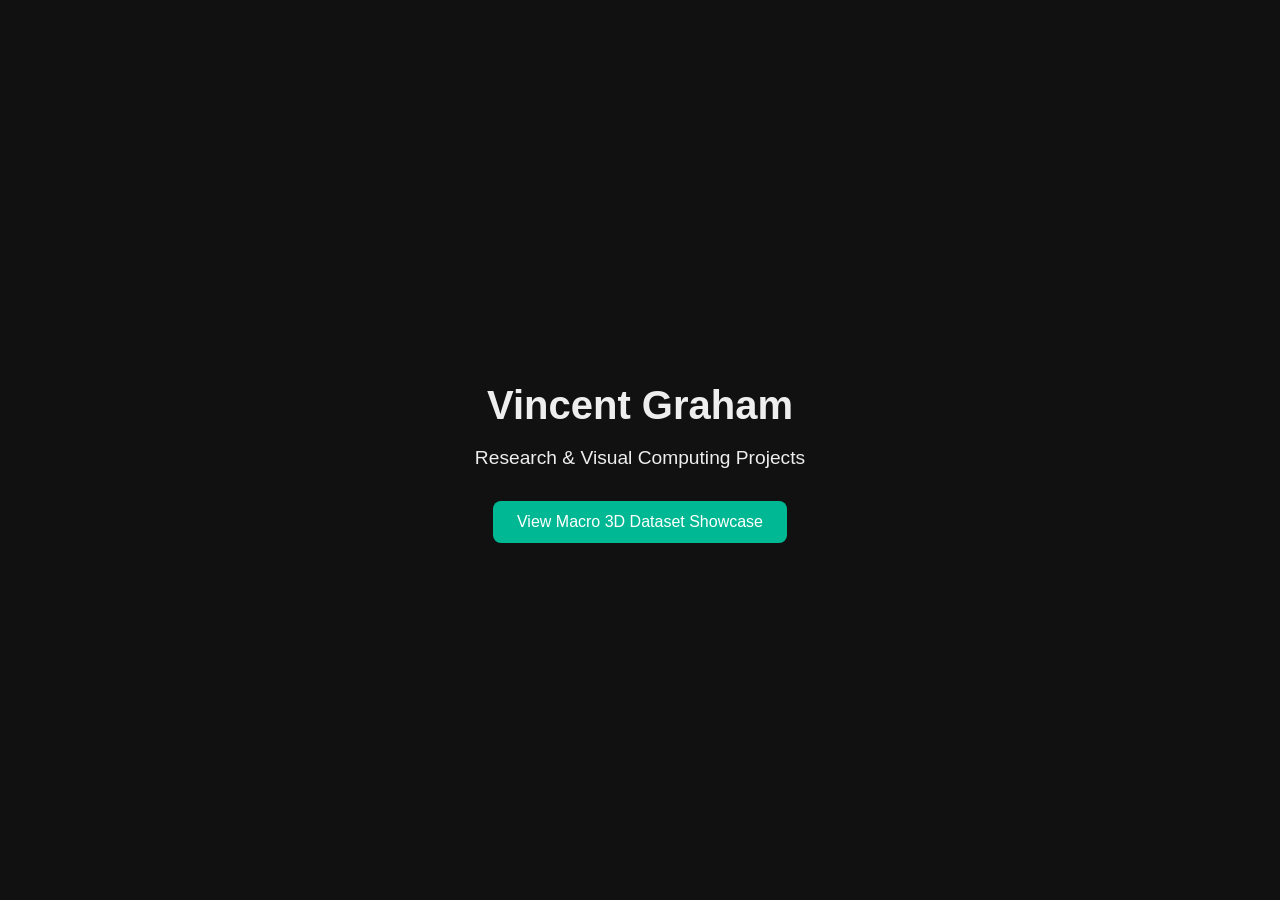
==== index.html @ eebbd7f2 "Script to copy images into main" ====
<!DOCTYPE html>
<html lang="en">
<head>
  <meta charset="UTF-8">
  <meta name="viewport" content="width=device-width, initial-scale=1">
  <title>Vincent Graham | Visual Computing Projects</title>
  <style>
    body {
      font-family: sans-serif;
      margin: 0;
      padding: 0;
      display: flex;
      height: 100vh;
      align-items: center;
      justify-content: center;
      background-color: #111;
      color: #eee;
      text-align: center;
    }
    .container {
      max-width: 700px;
      padding: 2rem;
    }
    h1 {
      font-size: 2.5rem;
      margin-bottom: 0.5rem;
    }
    p {
      font-size: 1.2rem;
      margin-bottom: 2rem;
    }
    a.button {
      display: inline-block;
      padding: 0.75rem 1.5rem;
      font-size: 1rem;
      background: #00b894;
      color: white;
      border: none;
      border-radius: 8px;
      text-decoration: none;
      transition: background 0.2s ease-in-out;
    }
    a.button:hover {
      background: #019875;
    }
  </style>
</head>
<body>
  <div class="container">
    <h1>Vincent Graham</h1>
    <p>Research & Visual Computing Projects</p>
    <a href="3dgs/" class="button">View Macro 3D Dataset Showcase</a>
  </div>
</body>
</html>
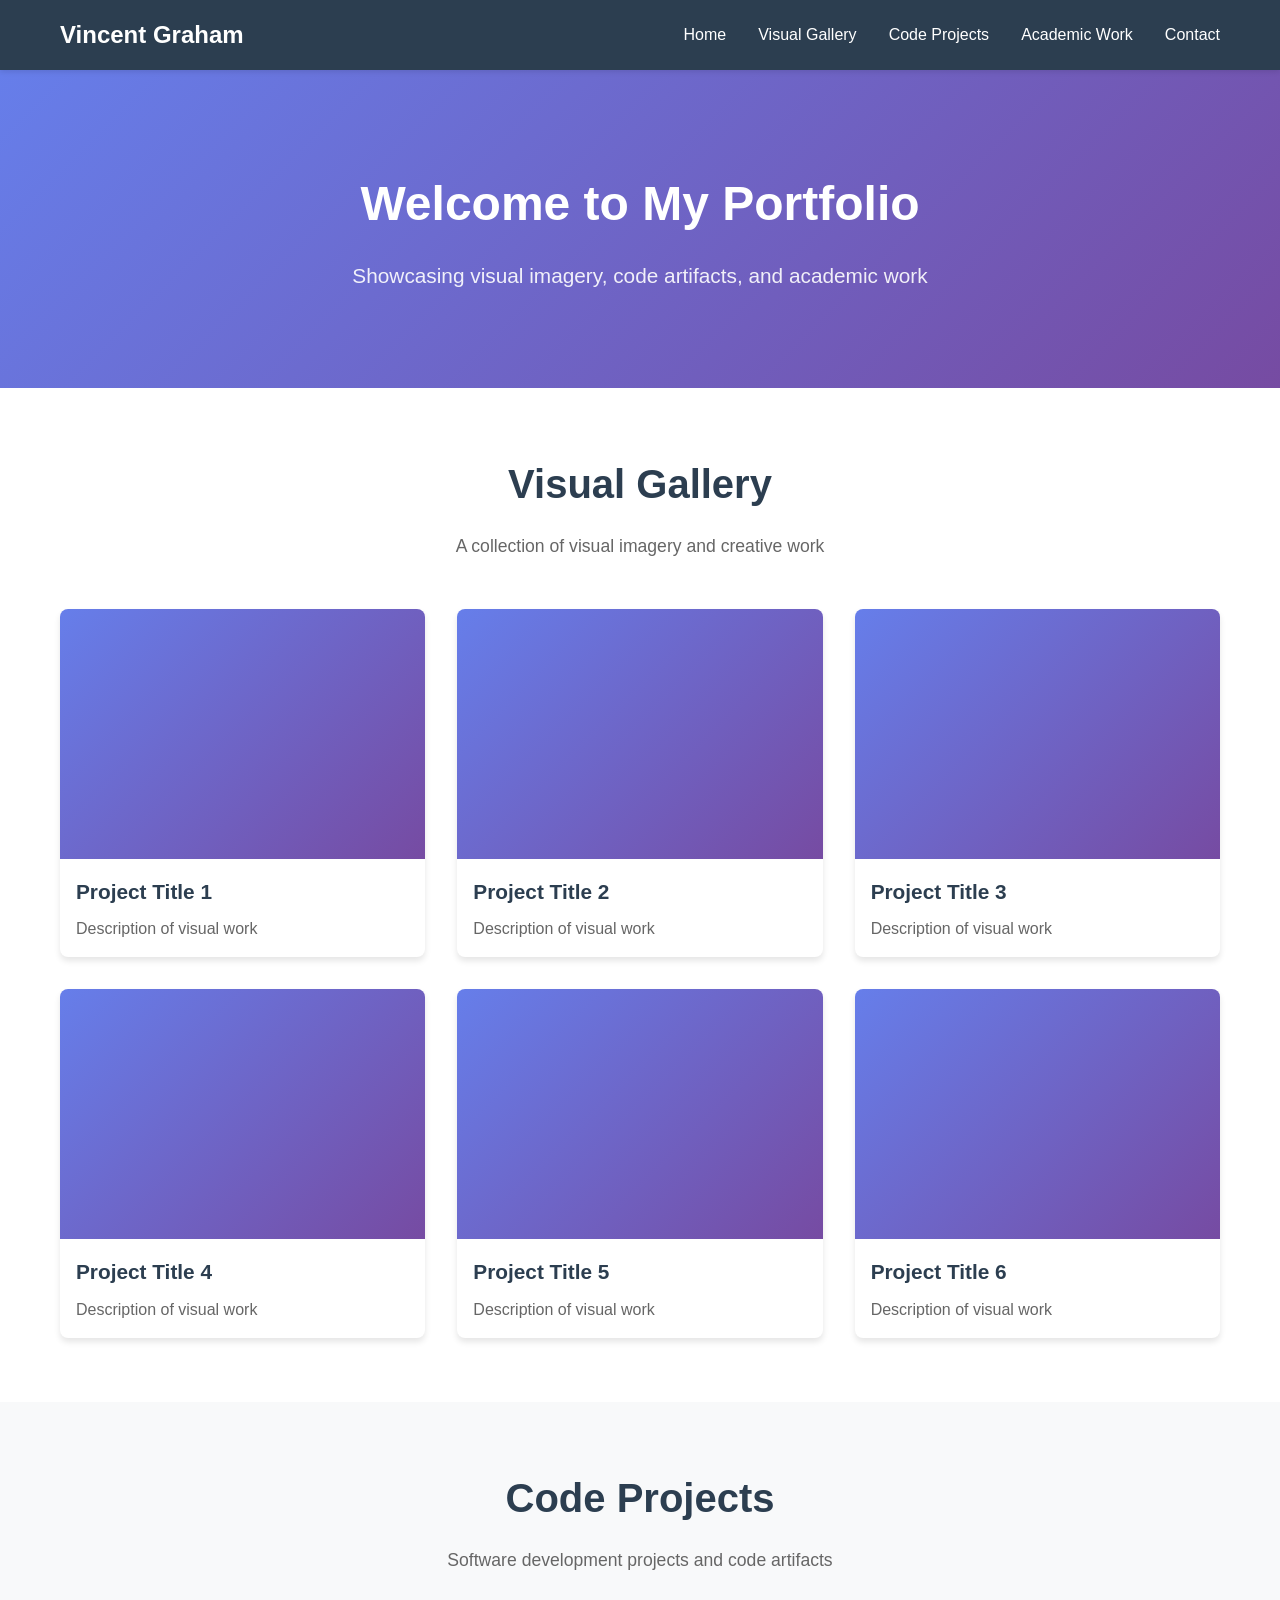
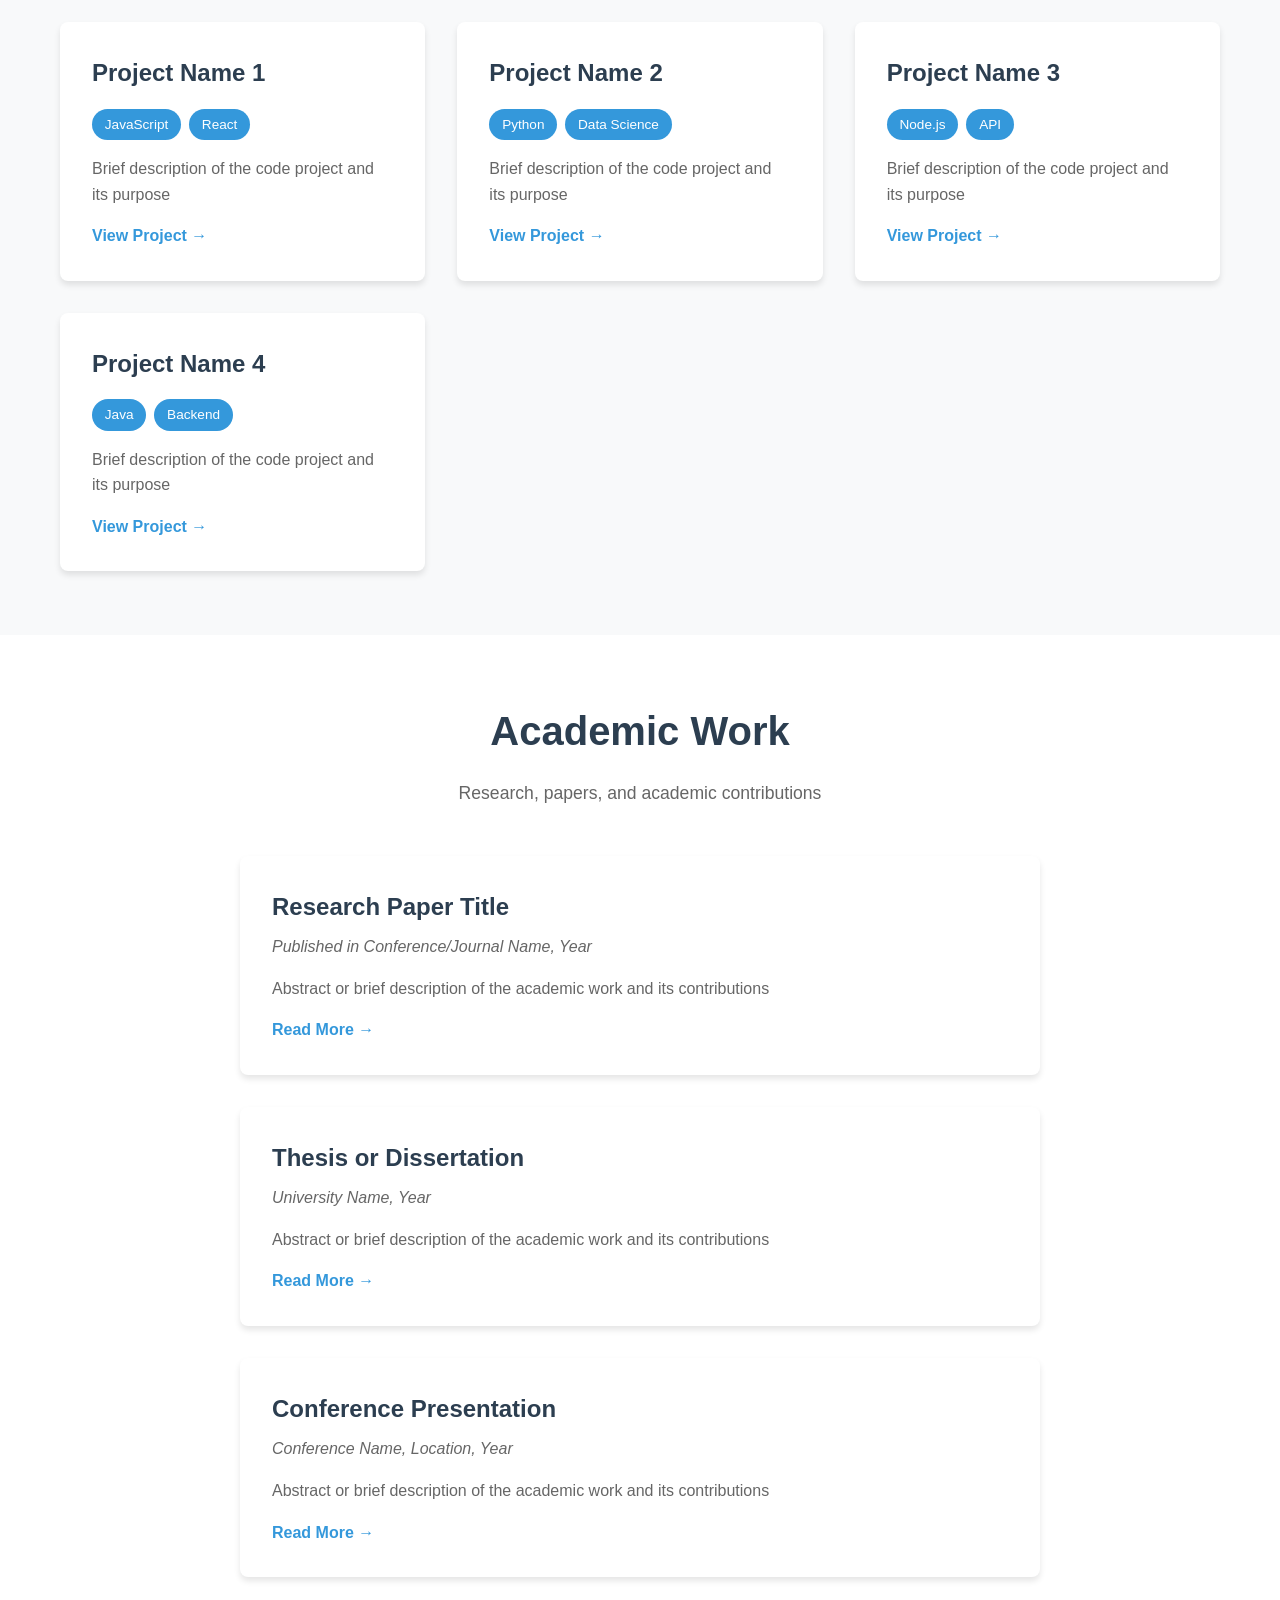
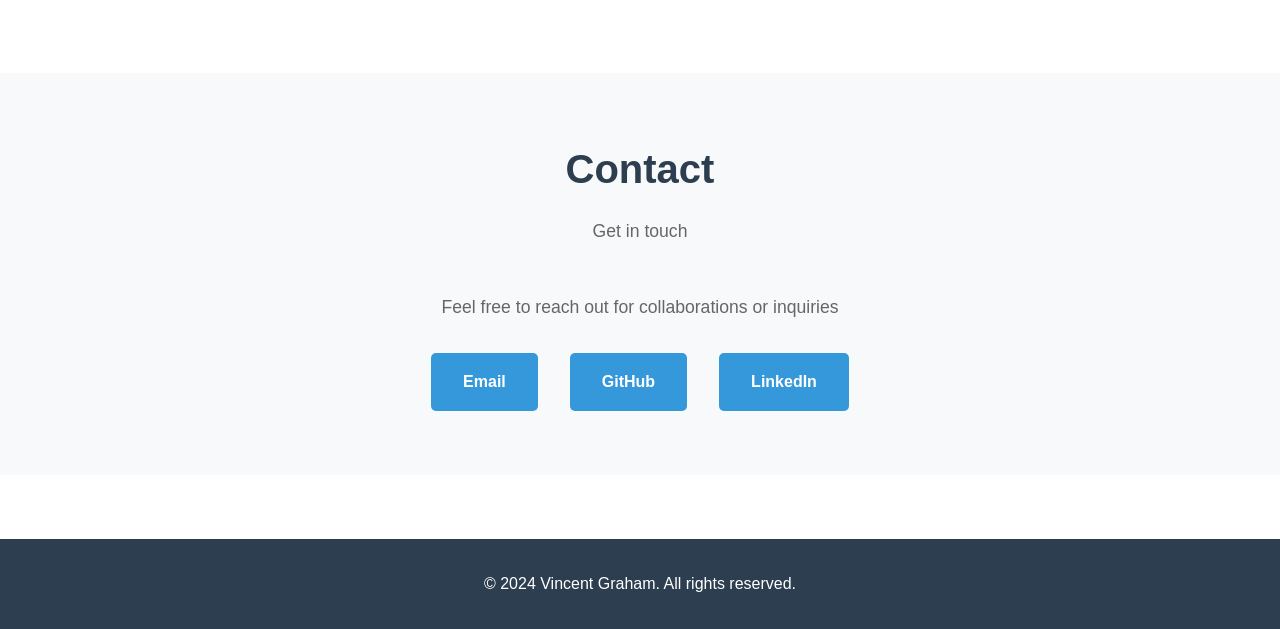
==== commit 6c037663: "Add portfolio website with visual gallery, code projects, and academic work sections Co-authored-by:" ====
--- a/index.html
+++ b/index.html
@@ -1,55 +1,171 @@
 <!DOCTYPE html>
 <html lang="en">
 <head>
-  <meta charset="UTF-8">
-  <meta name="viewport" content="width=device-width, initial-scale=1">
-  <title>Vincent Graham | Visual Computing Projects</title>
-  <style>
-    body {
-      font-family: sans-serif;
-      margin: 0;
-      padding: 0;
-      display: flex;
-      height: 100vh;
-      align-items: center;
-      justify-content: center;
-      background-color: #111;
-      color: #eee;
-      text-align: center;
-    }
-    .container {
-      max-width: 700px;
-      padding: 2rem;
-    }
-    h1 {
-      font-size: 2.5rem;
-      margin-bottom: 0.5rem;
-    }
-    p {
-      font-size: 1.2rem;
-      margin-bottom: 2rem;
-    }
-    a.button {
-      display: inline-block;
-      padding: 0.75rem 1.5rem;
-      font-size: 1rem;
-      background: #00b894;
-      color: white;
-      border: none;
-      border-radius: 8px;
-      text-decoration: none;
-      transition: background 0.2s ease-in-out;
-    }
-    a.button:hover {
-      background: #019875;
-    }
-  </style>
+    <meta charset="UTF-8">
+    <meta name="viewport" content="width=device-width, initial-scale=1.0">
+    <title>Vincent Graham - Portfolio</title>
+    <link rel="stylesheet" href="styles.css">
 </head>
 <body>
-  <div class="container">
-    <h1>Vincent Graham</h1>
-    <p>Research & Visual Computing Projects</p>
-    <a href="3dgs/" class="button">View Macro 3D Dataset Showcase</a>
-  </div>
+    <header>
+        <nav>
+            <h1>Vincent Graham</h1>
+            <ul class="nav-menu">
+                <li><a href="#home">Home</a></li>
+                <li><a href="#visual">Visual Gallery</a></li>
+                <li><a href="#code">Code Projects</a></li>
+                <li><a href="#academic">Academic Work</a></li>
+                <li><a href="#contact">Contact</a></li>
+            </ul>
+        </nav>
+    </header>
+
+    <main>
+        <!-- Home Section -->
+        <section id="home" class="section hero">
+            <div class="container">
+                <h2>Welcome to My Portfolio</h2>
+                <p class="subtitle">Showcasing visual imagery, code artifacts, and academic work</p>
+            </div>
+        </section>
+
+        <!-- Visual Gallery Section -->
+        <section id="visual" class="section">
+            <div class="container">
+                <h2>Visual Gallery</h2>
+                <p class="section-description">A collection of visual imagery and creative work</p>
+                <div class="gallery">
+                    <div class="gallery-item">
+                        <div class="placeholder-image"></div>
+                        <h3>Project Title 1</h3>
+                        <p>Description of visual work</p>
+                    </div>
+                    <div class="gallery-item">
+                        <div class="placeholder-image"></div>
+                        <h3>Project Title 2</h3>
+                        <p>Description of visual work</p>
+                    </div>
+                    <div class="gallery-item">
+                        <div class="placeholder-image"></div>
+                        <h3>Project Title 3</h3>
+                        <p>Description of visual work</p>
+                    </div>
+                    <div class="gallery-item">
+                        <div class="placeholder-image"></div>
+                        <h3>Project Title 4</h3>
+                        <p>Description of visual work</p>
+                    </div>
+                    <div class="gallery-item">
+                        <div class="placeholder-image"></div>
+                        <h3>Project Title 5</h3>
+                        <p>Description of visual work</p>
+                    </div>
+                    <div class="gallery-item">
+                        <div class="placeholder-image"></div>
+                        <h3>Project Title 6</h3>
+                        <p>Description of visual work</p>
+                    </div>
+                </div>
+            </div>
+        </section>
+
+        <!-- Code Projects Section -->
+        <section id="code" class="section alt-bg">
+            <div class="container">
+                <h2>Code Projects</h2>
+                <p class="section-description">Software development projects and code artifacts</p>
+                <div class="projects">
+                    <div class="project-card">
+                        <h3>Project Name 1</h3>
+                        <div class="tags">
+                            <span class="tag">JavaScript</span>
+                            <span class="tag">React</span>
+                        </div>
+                        <p>Brief description of the code project and its purpose</p>
+                        <a href="#" class="project-link">View Project →</a>
+                    </div>
+                    <div class="project-card">
+                        <h3>Project Name 2</h3>
+                        <div class="tags">
+                            <span class="tag">Python</span>
+                            <span class="tag">Data Science</span>
+                        </div>
+                        <p>Brief description of the code project and its purpose</p>
+                        <a href="#" class="project-link">View Project →</a>
+                    </div>
+                    <div class="project-card">
+                        <h3>Project Name 3</h3>
+                        <div class="tags">
+                            <span class="tag">Node.js</span>
+                            <span class="tag">API</span>
+                        </div>
+                        <p>Brief description of the code project and its purpose</p>
+                        <a href="#" class="project-link">View Project →</a>
+                    </div>
+                    <div class="project-card">
+                        <h3>Project Name 4</h3>
+                        <div class="tags">
+                            <span class="tag">Java</span>
+                            <span class="tag">Backend</span>
+                        </div>
+                        <p>Brief description of the code project and its purpose</p>
+                        <a href="#" class="project-link">View Project →</a>
+                    </div>
+                </div>
+            </div>
+        </section>
+
+        <!-- Academic Work Section -->
+        <section id="academic" class="section">
+            <div class="container">
+                <h2>Academic Work</h2>
+                <p class="section-description">Research, papers, and academic contributions</p>
+                <div class="academic-list">
+                    <div class="academic-item">
+                        <h3>Research Paper Title</h3>
+                        <p class="meta">Published in Conference/Journal Name, Year</p>
+                        <p>Abstract or brief description of the academic work and its contributions</p>
+                        <a href="#" class="academic-link">Read More →</a>
+                    </div>
+                    <div class="academic-item">
+                        <h3>Thesis or Dissertation</h3>
+                        <p class="meta">University Name, Year</p>
+                        <p>Abstract or brief description of the academic work and its contributions</p>
+                        <a href="#" class="academic-link">Read More →</a>
+                    </div>
+                    <div class="academic-item">
+                        <h3>Conference Presentation</h3>
+                        <p class="meta">Conference Name, Location, Year</p>
+                        <p>Abstract or brief description of the academic work and its contributions</p>
+                        <a href="#" class="academic-link">Read More →</a>
+                    </div>
+                </div>
+            </div>
+        </section>
+
+        <!-- Contact Section -->
+        <section id="contact" class="section alt-bg">
+            <div class="container">
+                <h2>Contact</h2>
+                <p class="section-description">Get in touch</p>
+                <div class="contact-info">
+                    <p>Feel free to reach out for collaborations or inquiries</p>
+                    <div class="contact-links">
+                        <a href="mailto:contact@example.com" class="contact-link">Email</a>
+                        <a href="https://github.com/VincentGraham" class="contact-link">GitHub</a>
+                        <a href="https://linkedin.com/in/yourprofile" class="contact-link">LinkedIn</a>
+                    </div>
+                </div>
+            </div>
+        </section>
+    </main>
+
+    <footer>
+        <div class="container">
+            <p>&copy; 2024 Vincent Graham. All rights reserved.</p>
+        </div>
+    </footer>
+
+    <script src="script.js"></script>
 </body>
-</html>+</html>
--- a/styles.css
+++ b/styles.css
@@ -0,0 +1,348 @@
+/* Reset and Base Styles */
+* {
+    margin: 0;
+    padding: 0;
+    box-sizing: border-box;
+}
+
+html {
+    scroll-behavior: smooth;
+}
+
+body {
+    font-family: -apple-system, BlinkMacSystemFont, 'Segoe UI', Roboto, Oxygen, Ubuntu, Cantarell, sans-serif;
+    line-height: 1.6;
+    color: #333;
+    background-color: #fff;
+}
+
+.container {
+    max-width: 1200px;
+    margin: 0 auto;
+    padding: 0 20px;
+}
+
+/* Header and Navigation */
+header {
+    background-color: #2c3e50;
+    color: white;
+    padding: 1rem 0;
+    position: sticky;
+    top: 0;
+    z-index: 1000;
+    box-shadow: 0 2px 5px rgba(0,0,0,0.1);
+}
+
+nav {
+    display: flex;
+    justify-content: space-between;
+    align-items: center;
+    max-width: 1200px;
+    margin: 0 auto;
+    padding: 0 20px;
+}
+
+nav h1 {
+    font-size: 1.5rem;
+    font-weight: 600;
+}
+
+.nav-menu {
+    list-style: none;
+    display: flex;
+    gap: 2rem;
+}
+
+.nav-menu a {
+    color: white;
+    text-decoration: none;
+    transition: color 0.3s ease;
+    font-weight: 500;
+}
+
+.nav-menu a:hover {
+    color: #3498db;
+}
+
+/* Sections */
+.section {
+    padding: 4rem 0;
+}
+
+.alt-bg {
+    background-color: #f8f9fa;
+}
+
+.section h2 {
+    font-size: 2.5rem;
+    margin-bottom: 1rem;
+    color: #2c3e50;
+    text-align: center;
+}
+
+.section-description {
+    text-align: center;
+    font-size: 1.1rem;
+    color: #666;
+    margin-bottom: 3rem;
+    max-width: 600px;
+    margin-left: auto;
+    margin-right: auto;
+}
+
+/* Hero Section */
+.hero {
+    background: linear-gradient(135deg, #667eea 0%, #764ba2 100%);
+    color: white;
+    padding: 6rem 0;
+    text-align: center;
+}
+
+.hero h2 {
+    font-size: 3rem;
+    margin-bottom: 1rem;
+    color: white;
+}
+
+.hero .subtitle {
+    font-size: 1.3rem;
+    opacity: 0.9;
+}
+
+/* Visual Gallery */
+.gallery {
+    display: grid;
+    grid-template-columns: repeat(auto-fit, minmax(300px, 1fr));
+    gap: 2rem;
+    margin-top: 2rem;
+}
+
+.gallery-item {
+    background: white;
+    border-radius: 8px;
+    overflow: hidden;
+    box-shadow: 0 4px 6px rgba(0,0,0,0.1);
+    transition: transform 0.3s ease, box-shadow 0.3s ease;
+}
+
+.gallery-item:hover {
+    transform: translateY(-5px);
+    box-shadow: 0 6px 12px rgba(0,0,0,0.15);
+}
+
+.placeholder-image {
+    width: 100%;
+    height: 250px;
+    background: linear-gradient(135deg, #667eea 0%, #764ba2 100%);
+}
+
+.gallery-item h3 {
+    padding: 1rem 1rem 0.5rem;
+    font-size: 1.3rem;
+    color: #2c3e50;
+}
+
+.gallery-item p {
+    padding: 0 1rem 1rem;
+    color: #666;
+}
+
+/* Code Projects */
+.projects {
+    display: grid;
+    grid-template-columns: repeat(auto-fit, minmax(280px, 1fr));
+    gap: 2rem;
+    margin-top: 2rem;
+}
+
+.project-card {
+    background: white;
+    padding: 2rem;
+    border-radius: 8px;
+    box-shadow: 0 4px 6px rgba(0,0,0,0.1);
+    transition: transform 0.3s ease, box-shadow 0.3s ease;
+}
+
+.project-card:hover {
+    transform: translateY(-5px);
+    box-shadow: 0 6px 12px rgba(0,0,0,0.15);
+}
+
+.project-card h3 {
+    font-size: 1.5rem;
+    margin-bottom: 1rem;
+    color: #2c3e50;
+}
+
+.tags {
+    display: flex;
+    gap: 0.5rem;
+    margin-bottom: 1rem;
+    flex-wrap: wrap;
+}
+
+.tag {
+    background-color: #3498db;
+    color: white;
+    padding: 0.3rem 0.8rem;
+    border-radius: 20px;
+    font-size: 0.85rem;
+    font-weight: 500;
+}
+
+.project-card p {
+    color: #666;
+    margin-bottom: 1rem;
+}
+
+.project-link {
+    color: #3498db;
+    text-decoration: none;
+    font-weight: 600;
+    transition: color 0.3s ease;
+}
+
+.project-link:hover {
+    color: #2980b9;
+}
+
+/* Academic Work */
+.academic-list {
+    max-width: 800px;
+    margin: 2rem auto;
+}
+
+.academic-item {
+    background: white;
+    padding: 2rem;
+    margin-bottom: 2rem;
+    border-radius: 8px;
+    box-shadow: 0 4px 6px rgba(0,0,0,0.1);
+    transition: transform 0.3s ease, box-shadow 0.3s ease;
+}
+
+.academic-item:hover {
+    transform: translateY(-5px);
+    box-shadow: 0 6px 12px rgba(0,0,0,0.15);
+}
+
+.academic-item h3 {
+    font-size: 1.5rem;
+    margin-bottom: 0.5rem;
+    color: #2c3e50;
+}
+
+.meta {
+    color: #3498db;
+    font-style: italic;
+    margin-bottom: 1rem;
+}
+
+.academic-item p {
+    color: #666;
+    margin-bottom: 1rem;
+}
+
+.academic-link {
+    color: #3498db;
+    text-decoration: none;
+    font-weight: 600;
+    transition: color 0.3s ease;
+}
+
+.academic-link:hover {
+    color: #2980b9;
+}
+
+/* Contact Section */
+.contact-info {
+    text-align: center;
+    max-width: 600px;
+    margin: 0 auto;
+}
+
+.contact-info p {
+    font-size: 1.1rem;
+    color: #666;
+    margin-bottom: 2rem;
+}
+
+.contact-links {
+    display: flex;
+    justify-content: center;
+    gap: 2rem;
+    flex-wrap: wrap;
+}
+
+.contact-link {
+    background-color: #3498db;
+    color: white;
+    padding: 1rem 2rem;
+    border-radius: 5px;
+    text-decoration: none;
+    font-weight: 600;
+    transition: background-color 0.3s ease, transform 0.3s ease;
+}
+
+.contact-link:hover {
+    background-color: #2980b9;
+    transform: translateY(-2px);
+}
+
+/* Footer */
+footer {
+    background-color: #2c3e50;
+    color: white;
+    text-align: center;
+    padding: 2rem 0;
+    margin-top: 4rem;
+}
+
+/* Responsive Design */
+@media (max-width: 768px) {
+    nav {
+        flex-direction: column;
+        gap: 1rem;
+    }
+
+    .nav-menu {
+        flex-direction: column;
+        gap: 0.5rem;
+        text-align: center;
+    }
+
+    .hero h2 {
+        font-size: 2rem;
+    }
+
+    .hero .subtitle {
+        font-size: 1rem;
+    }
+
+    .section h2 {
+        font-size: 2rem;
+    }
+
+    .gallery {
+        grid-template-columns: 1fr;
+    }
+
+    .projects {
+        grid-template-columns: 1fr;
+    }
+}
+
+@media (max-width: 480px) {
+    .section {
+        padding: 2rem 0;
+    }
+
+    .hero {
+        padding: 3rem 0;
+    }
+
+    .contact-links {
+        flex-direction: column;
+        gap: 1rem;
+    }
+}
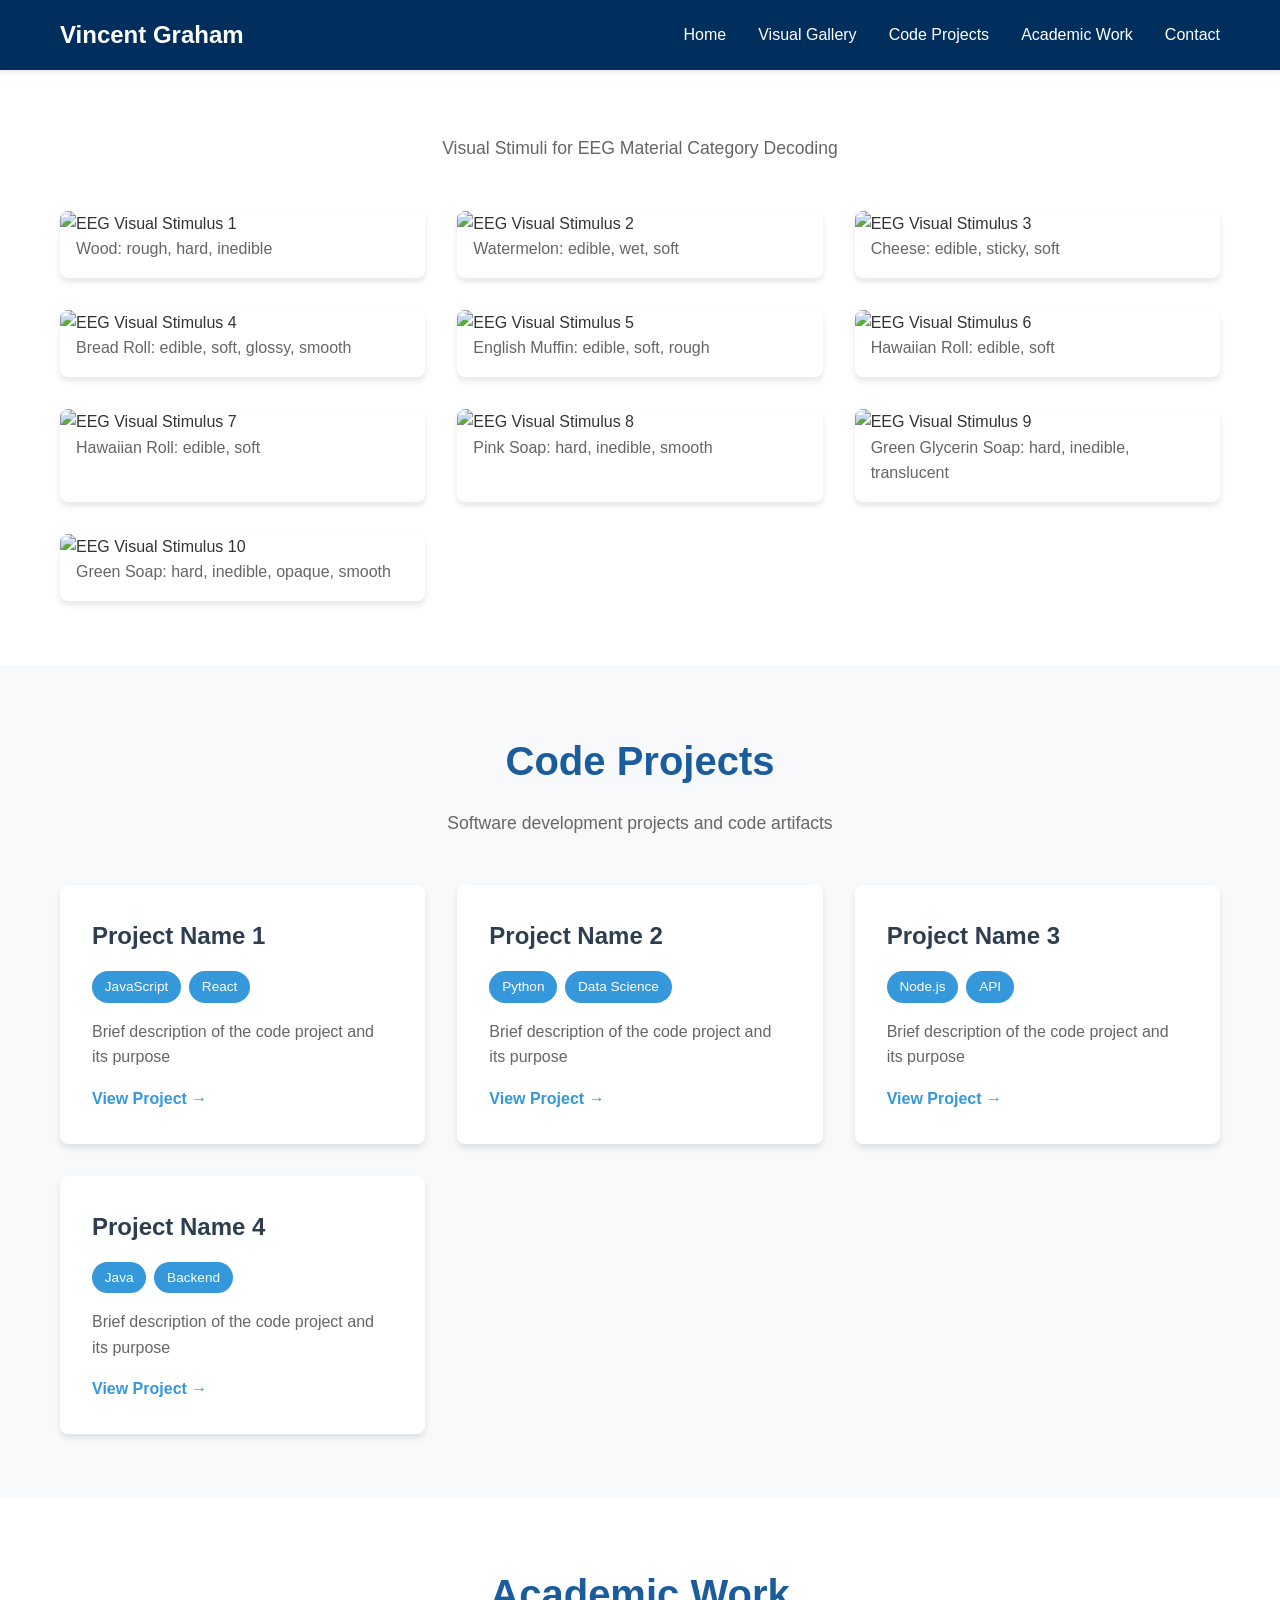
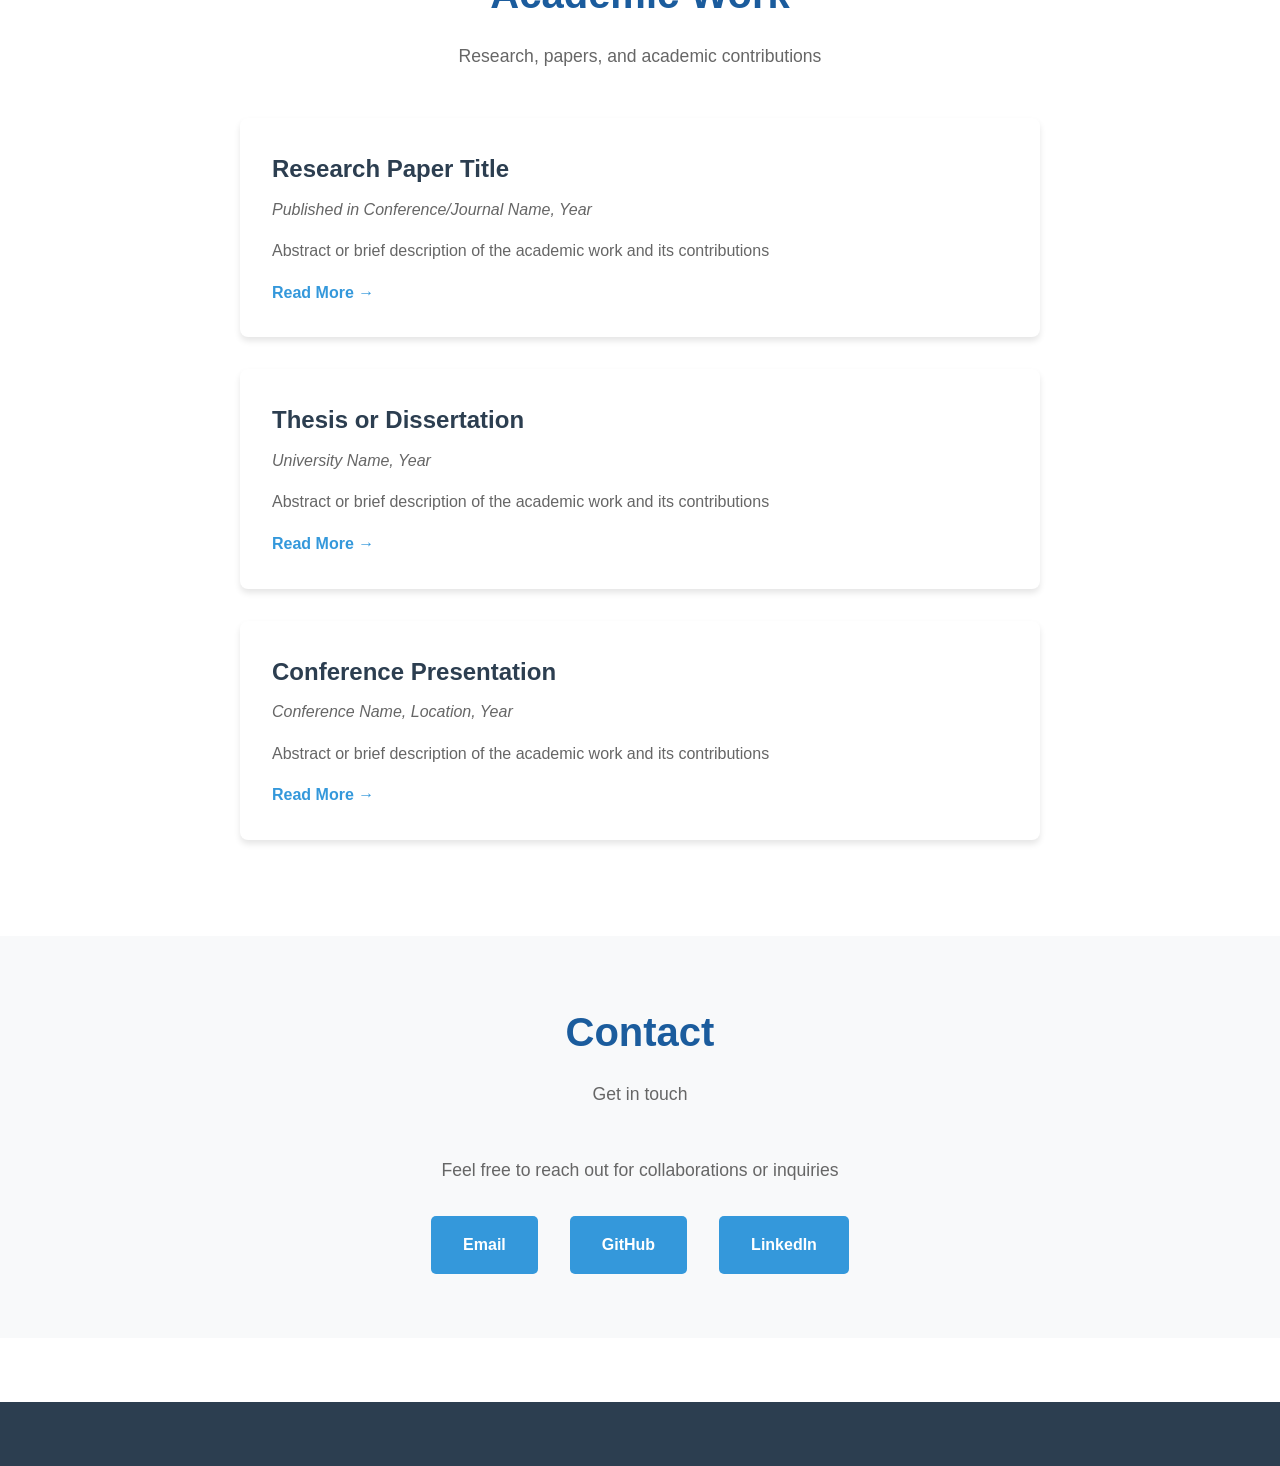
==== commit 92eff043: "Add EEG images to gallery" ====
--- a/index.html
+++ b/index.html
@@ -22,48 +22,51 @@
 
     <main>
         <!-- Home Section -->
-        <section id="home" class="section hero">
-            <div class="container">
-                <h2>Welcome to My Portfolio</h2>
-                <p class="subtitle">Showcasing visual imagery, code artifacts, and academic work</p>
-            </div>
-        </section>
-
+         <!-- Removed Hero -->
         <!-- Visual Gallery Section -->
         <section id="visual" class="section">
             <div class="container">
-                <h2>Visual Gallery</h2>
-                <p class="section-description">A collection of visual imagery and creative work</p>
+                <p class="section-description">Visual Stimuli for EEG Material Category Decoding</p>
                 <div class="gallery">
                     <div class="gallery-item">
-                        <div class="placeholder-image"></div>
-                        <h3>Project Title 1</h3>
-                        <p>Description of visual work</p>
+                        <img src="images/eeg/SDIM7271.JPG" alt="EEG Visual Stimulus 1">
+                        <p>Wood: rough, hard, inedible</p>
                     </div>
                     <div class="gallery-item">
-                        <div class="placeholder-image"></div>
-                        <h3>Project Title 2</h3>
-                        <p>Description of visual work</p>
+                        <img src="images/eeg/SDIM7301.JPG" alt="EEG Visual Stimulus 2">
+                        <p>Watermelon: edible, wet, soft</p>
                     </div>
                     <div class="gallery-item">
-                        <div class="placeholder-image"></div>
-                        <h3>Project Title 3</h3>
-                        <p>Description of visual work</p>
+                        <img src="images/eeg/SDIM7320.JPG" alt="EEG Visual Stimulus 3">
+                        <p>Cheese: edible, sticky, soft</p>
                     </div>
                     <div class="gallery-item">
-                        <div class="placeholder-image"></div>
-                        <h3>Project Title 4</h3>
-                        <p>Description of visual work</p>
+                        <img src="images/eeg/SDIM7359.JPG" alt="EEG Visual Stimulus 4">
+                        <p>Bread Roll: edible, soft, glossy, smooth</p>
                     </div>
                     <div class="gallery-item">
-                        <div class="placeholder-image"></div>
-                        <h3>Project Title 5</h3>
-                        <p>Description of visual work</p>
+                        <img src="images/eeg/SDIM7367.JPG" alt="EEG Visual Stimulus 5">
+                        <p>English Muffin: edible, soft, rough</p>
                     </div>
                     <div class="gallery-item">
-                        <div class="placeholder-image"></div>
-                        <h3>Project Title 6</h3>
-                        <p>Description of visual work</p>
+                        <img src="images/eeg/SDIM7375.JPG" alt="EEG Visual Stimulus 6">
+                        <p>Hawaiian Roll: edible, soft</p>
+                    </div>
+                    <div class="gallery-item">
+                        <img src="images/eeg/SDIM7377.JPG" alt="EEG Visual Stimulus 7">
+                        <p>Hawaiian Roll: edible, soft</p>
+                    </div>
+                    <div class="gallery-item">
+                        <img src="images/eeg/SDIM7389.JPG" alt="EEG Visual Stimulus 8">
+                        <p>Pink Soap: hard, inedible, smooth</p>
+                    </div>
+                    <div class="gallery-item">
+                        <img src="images/eeg/SDIM7392.JPG" alt="EEG Visual Stimulus 9">
+                        <p>Green Glycerin Soap: hard, inedible, translucent</p>
+                    </div>
+                    <div class="gallery-item">
+                        <img src="images/eeg/SDIM7401.JPG" alt="EEG Visual Stimulus 10">
+                        <p>Green Soap: hard, inedible, opaque, smooth</p>
                     </div>
                 </div>
             </div>
@@ -161,9 +164,6 @@
     </main>
 
     <footer>
-        <div class="container">
-            <p>&copy; 2024 Vincent Graham. All rights reserved.</p>
-        </div>
     </footer>
 
     <script src="script.js"></script>
--- a/styles.css
+++ b/styles.css
@@ -24,7 +24,7 @@
 
 /* Header and Navigation */
 header {
-    background-color: #2c3e50;
+    background-color: #002f5e;
     color: white;
     padding: 1rem 0;
     position: sticky;
@@ -76,7 +76,7 @@
 .section h2 {
     font-size: 2.5rem;
     margin-bottom: 1rem;
-    color: #2c3e50;
+    color: #1b5c9d;
     text-align: center;
 }
 
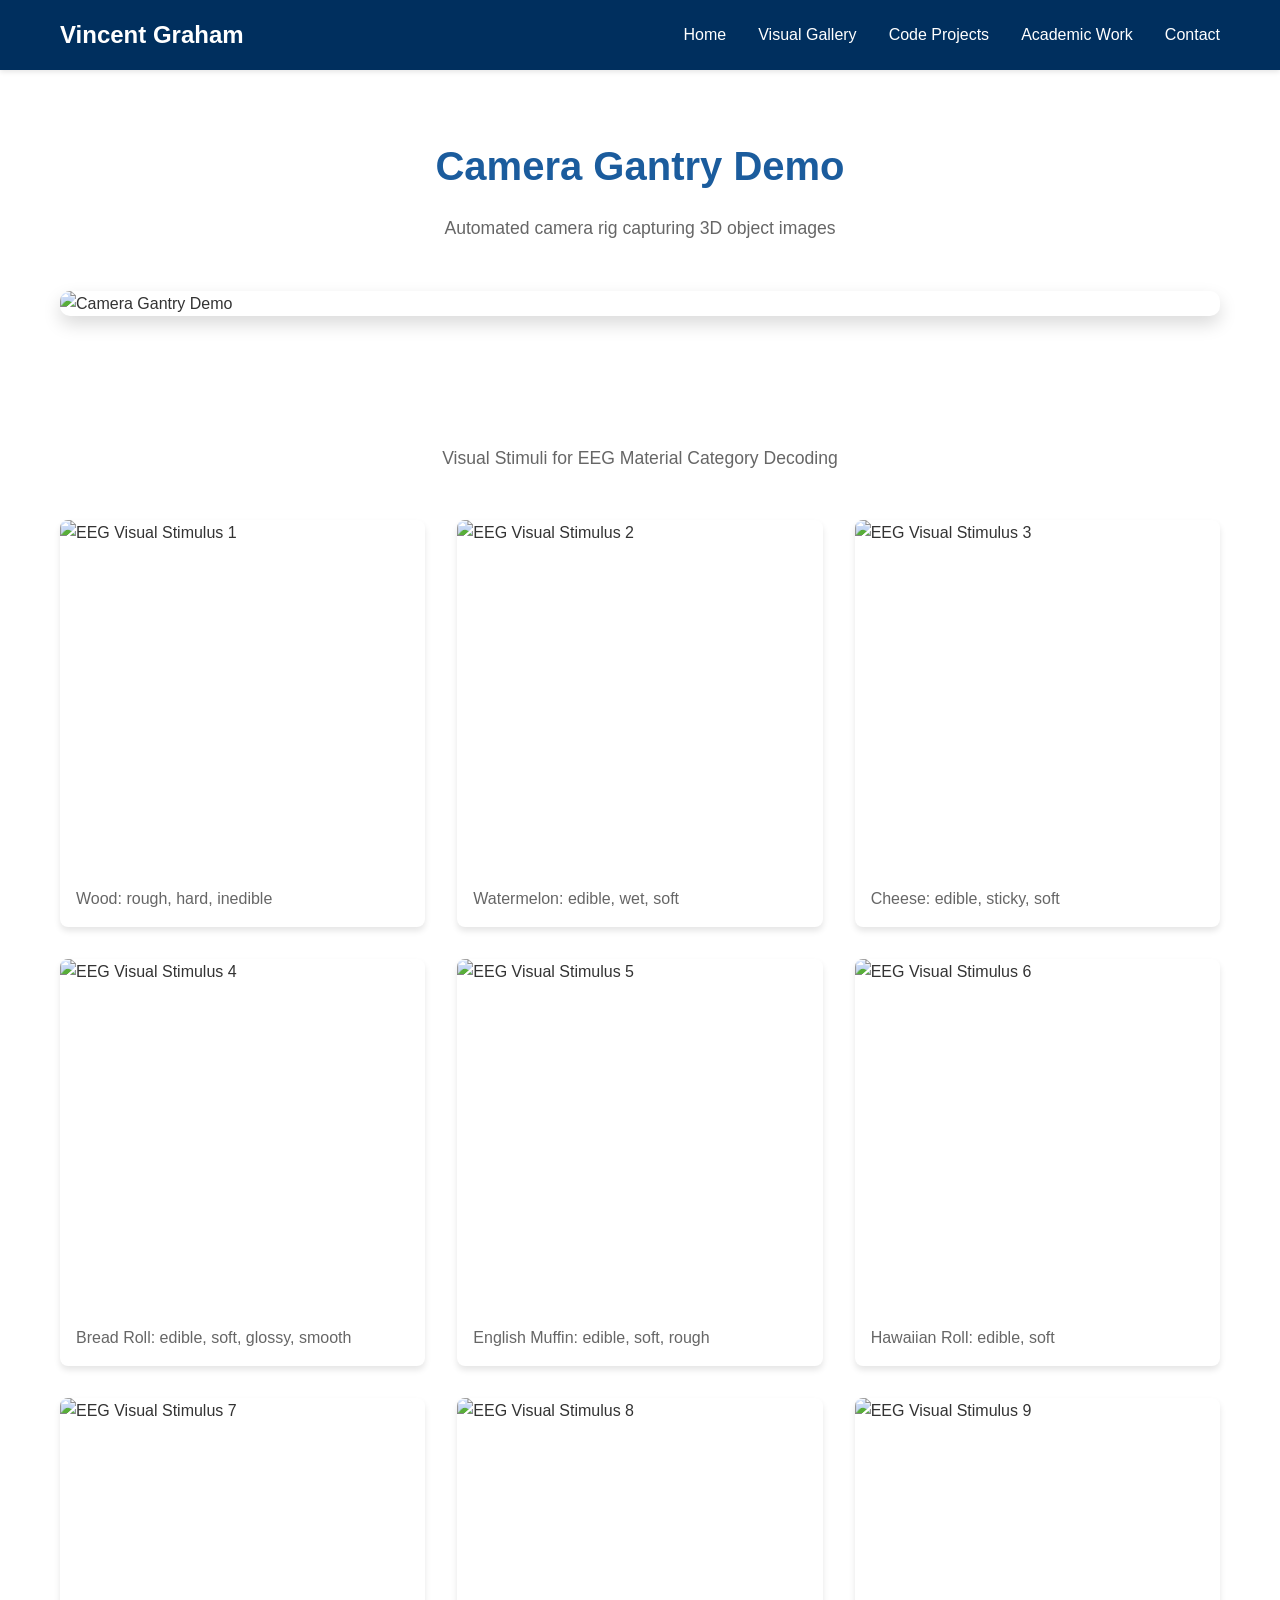
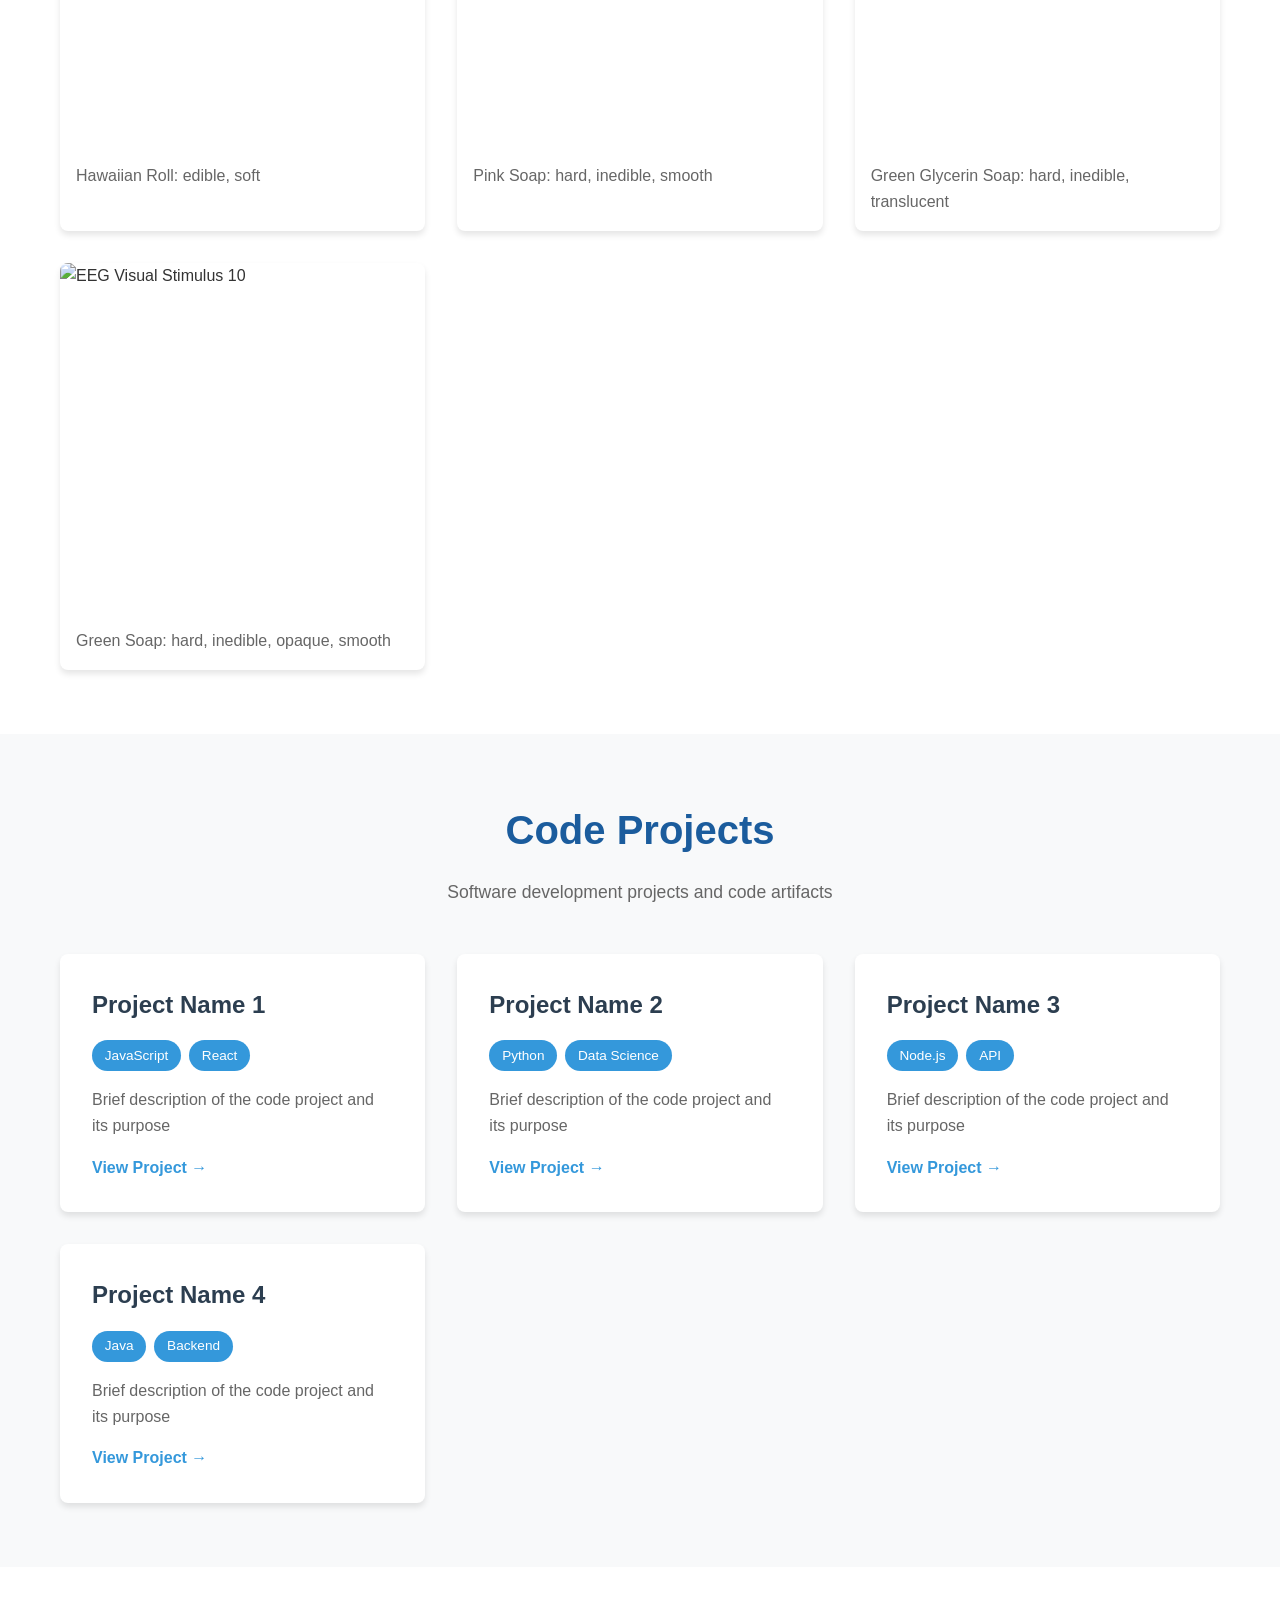
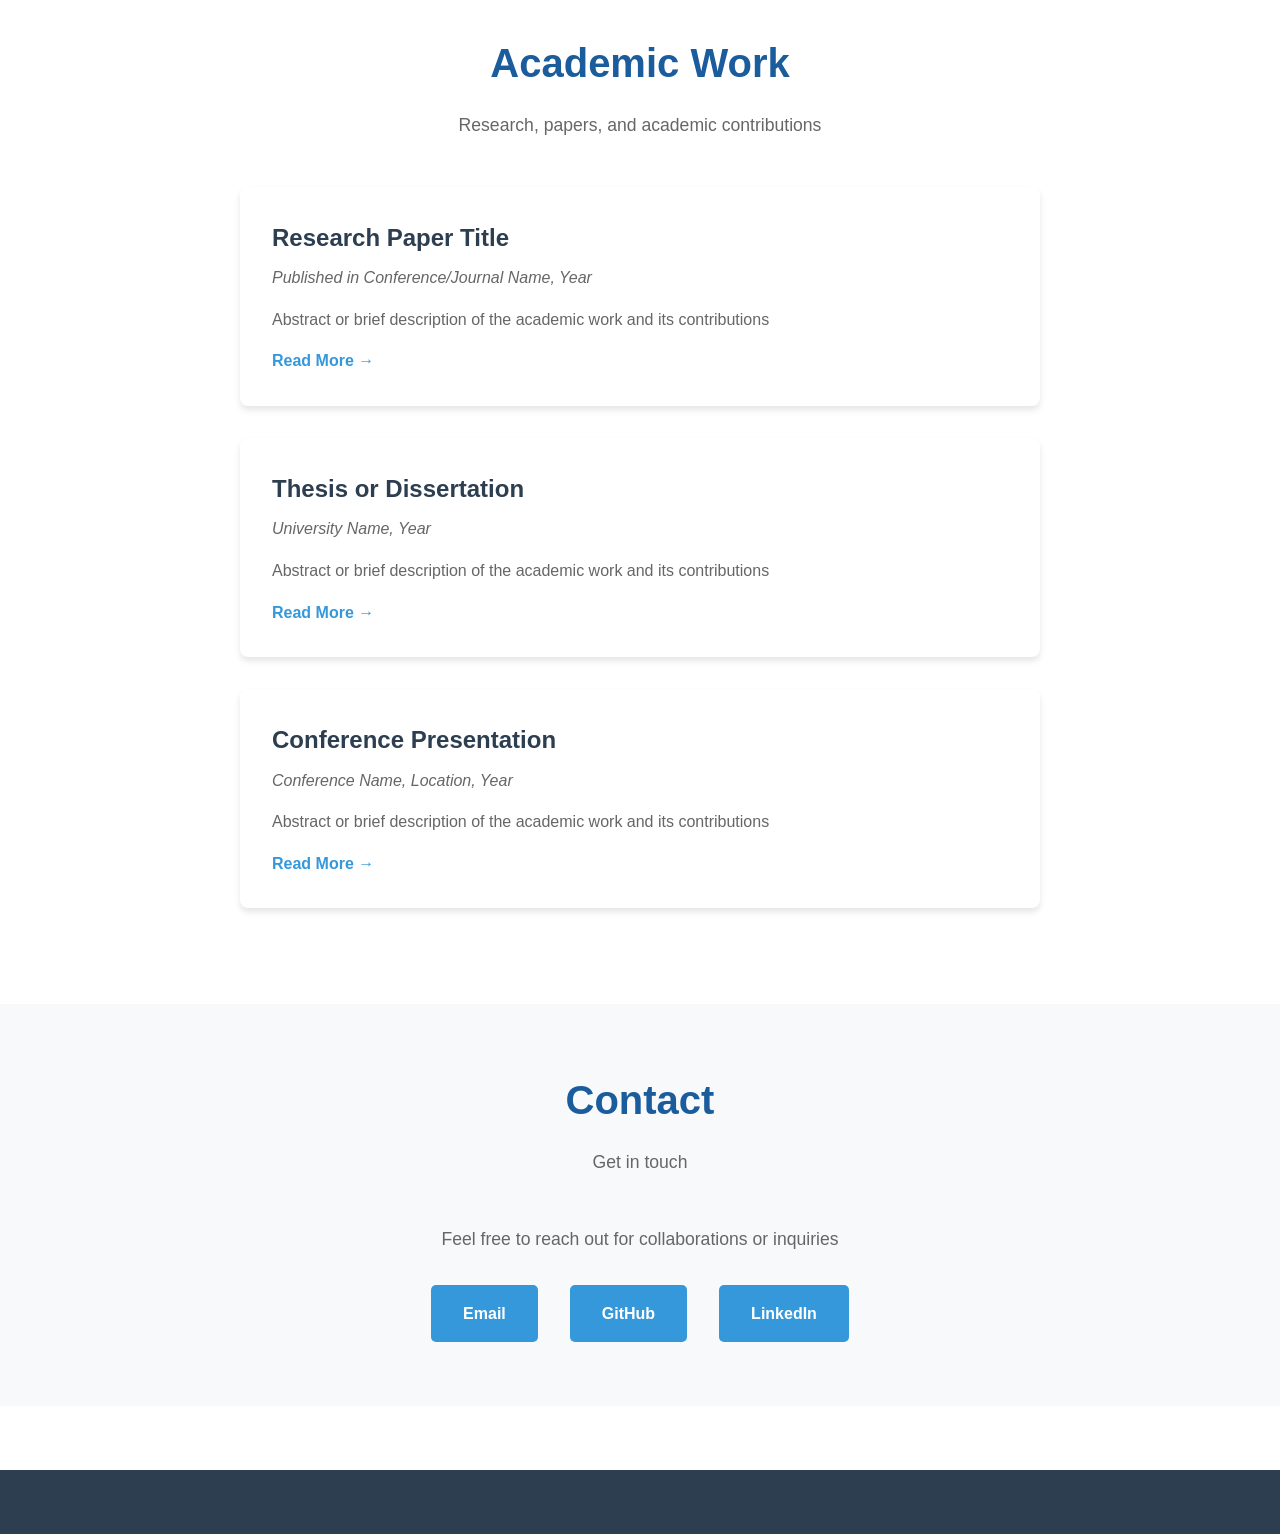
==== commit 2110e7b8: "Style: full-width camera rig image" ====
--- a/index.html
+++ b/index.html
@@ -23,6 +23,16 @@
     <main>
         <!-- Home Section -->
          <!-- Removed Hero -->
+        <!-- Camera Gantry Demo gif  -->
+         <section id="camera-rig" class="section">
+            <div class="container">
+                <h2>Camera Gantry Demo</h2>
+                <p class="section-description">Automated camera rig capturing 3D object images</p>
+                <div class="demo-media">
+                    <img src="images/rig/demo.gif" alt="Camera Gantry Demo">
+                </div>
+            </div>
+        </section>
         <!-- Visual Gallery Section -->
         <section id="visual" class="section">
             <div class="container">
--- a/styles.css
+++ b/styles.css
@@ -117,12 +117,34 @@
     margin-top: 2rem;
 }
 
+#camera-rig .demo-media {
+    margin-top: 2rem;
+}
+
+#camera-rig .demo-media img {
+    width: 100%;
+    height: auto;
+    max-height: 70vh;
+    object-fit: cover;
+    display: block;
+    border-radius: 10px;
+    box-shadow: 0 8px 18px rgba(0,0,0,0.15);
+}
+
 .gallery-item {
     background: white;
     border-radius: 8px;
     overflow: hidden;
     box-shadow: 0 4px 6px rgba(0,0,0,0.1);
     transition: transform 0.3s ease, box-shadow 0.3s ease;
+}
+
+.gallery-item img {
+    width: 100%;
+    aspect-ratio: 1 / 1;
+    height: auto;
+    object-fit: cover;
+    display: block;
 }
 
 .gallery-item:hover {
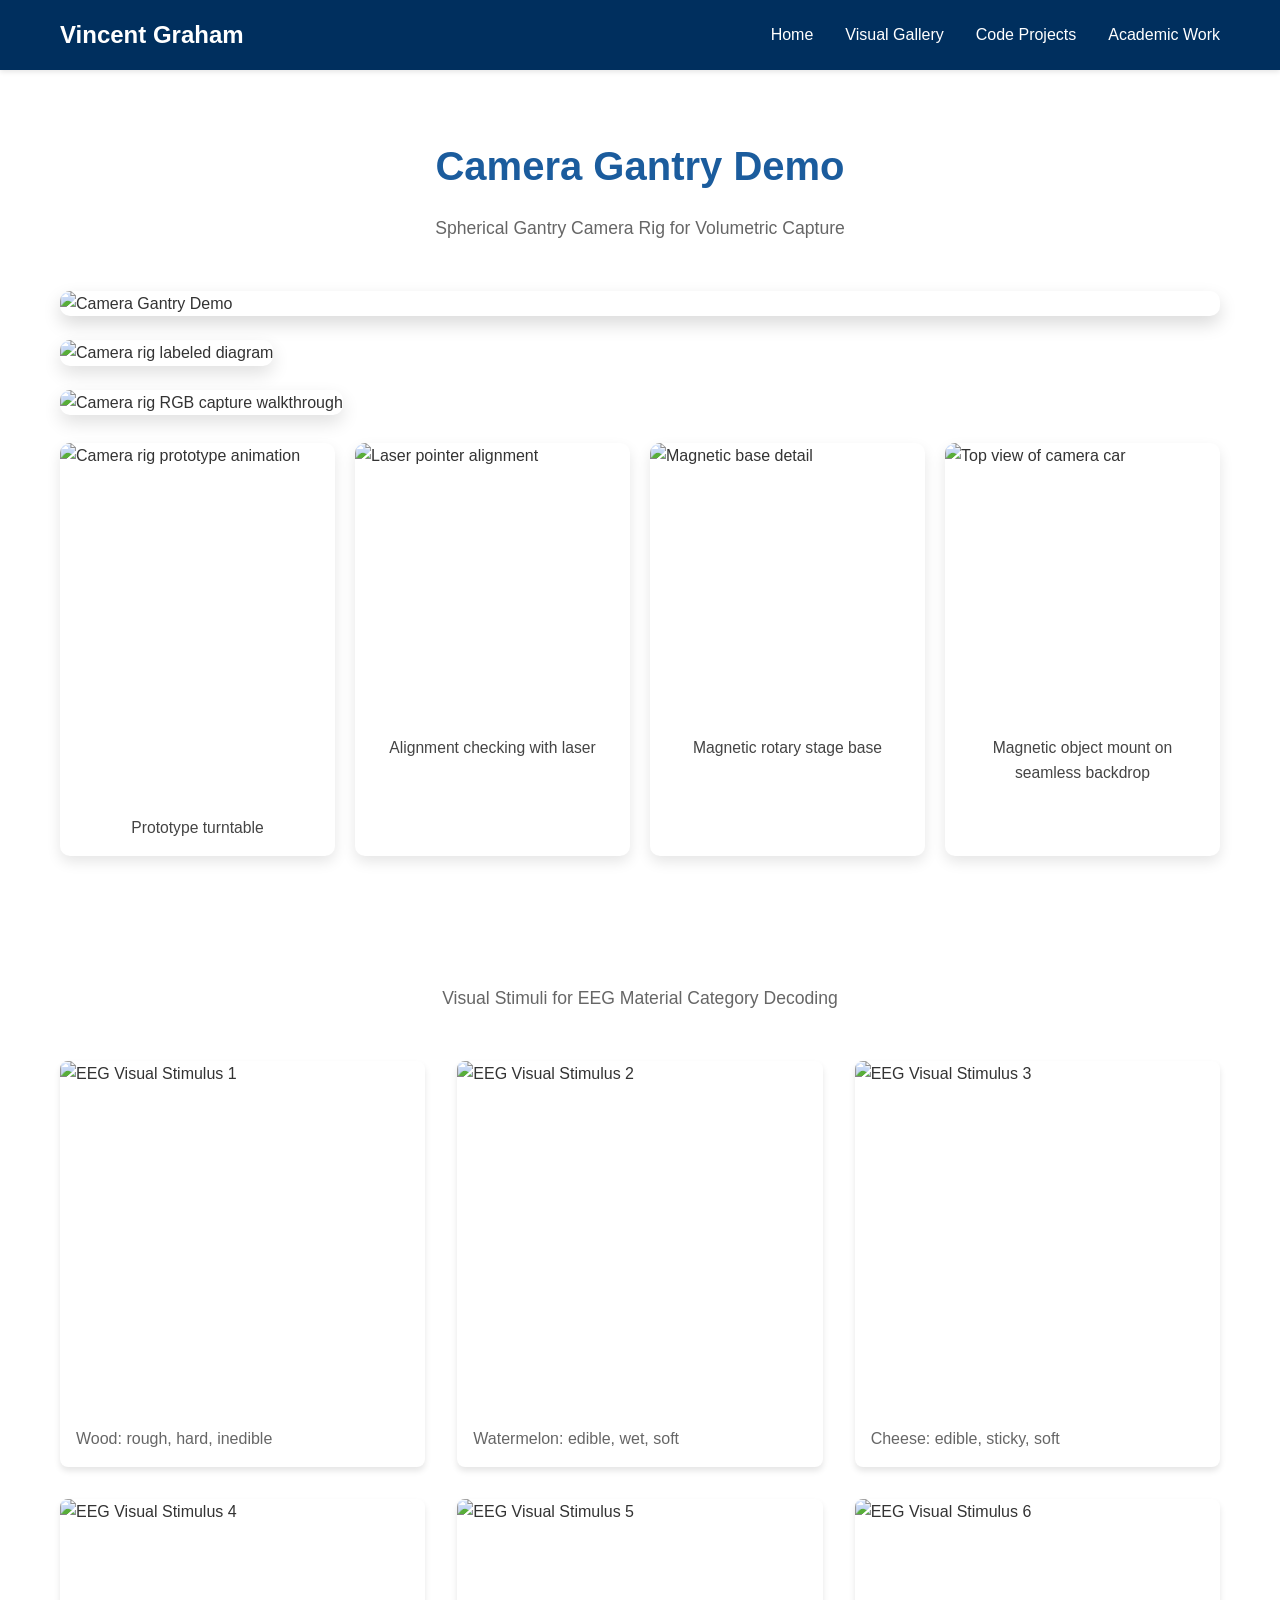
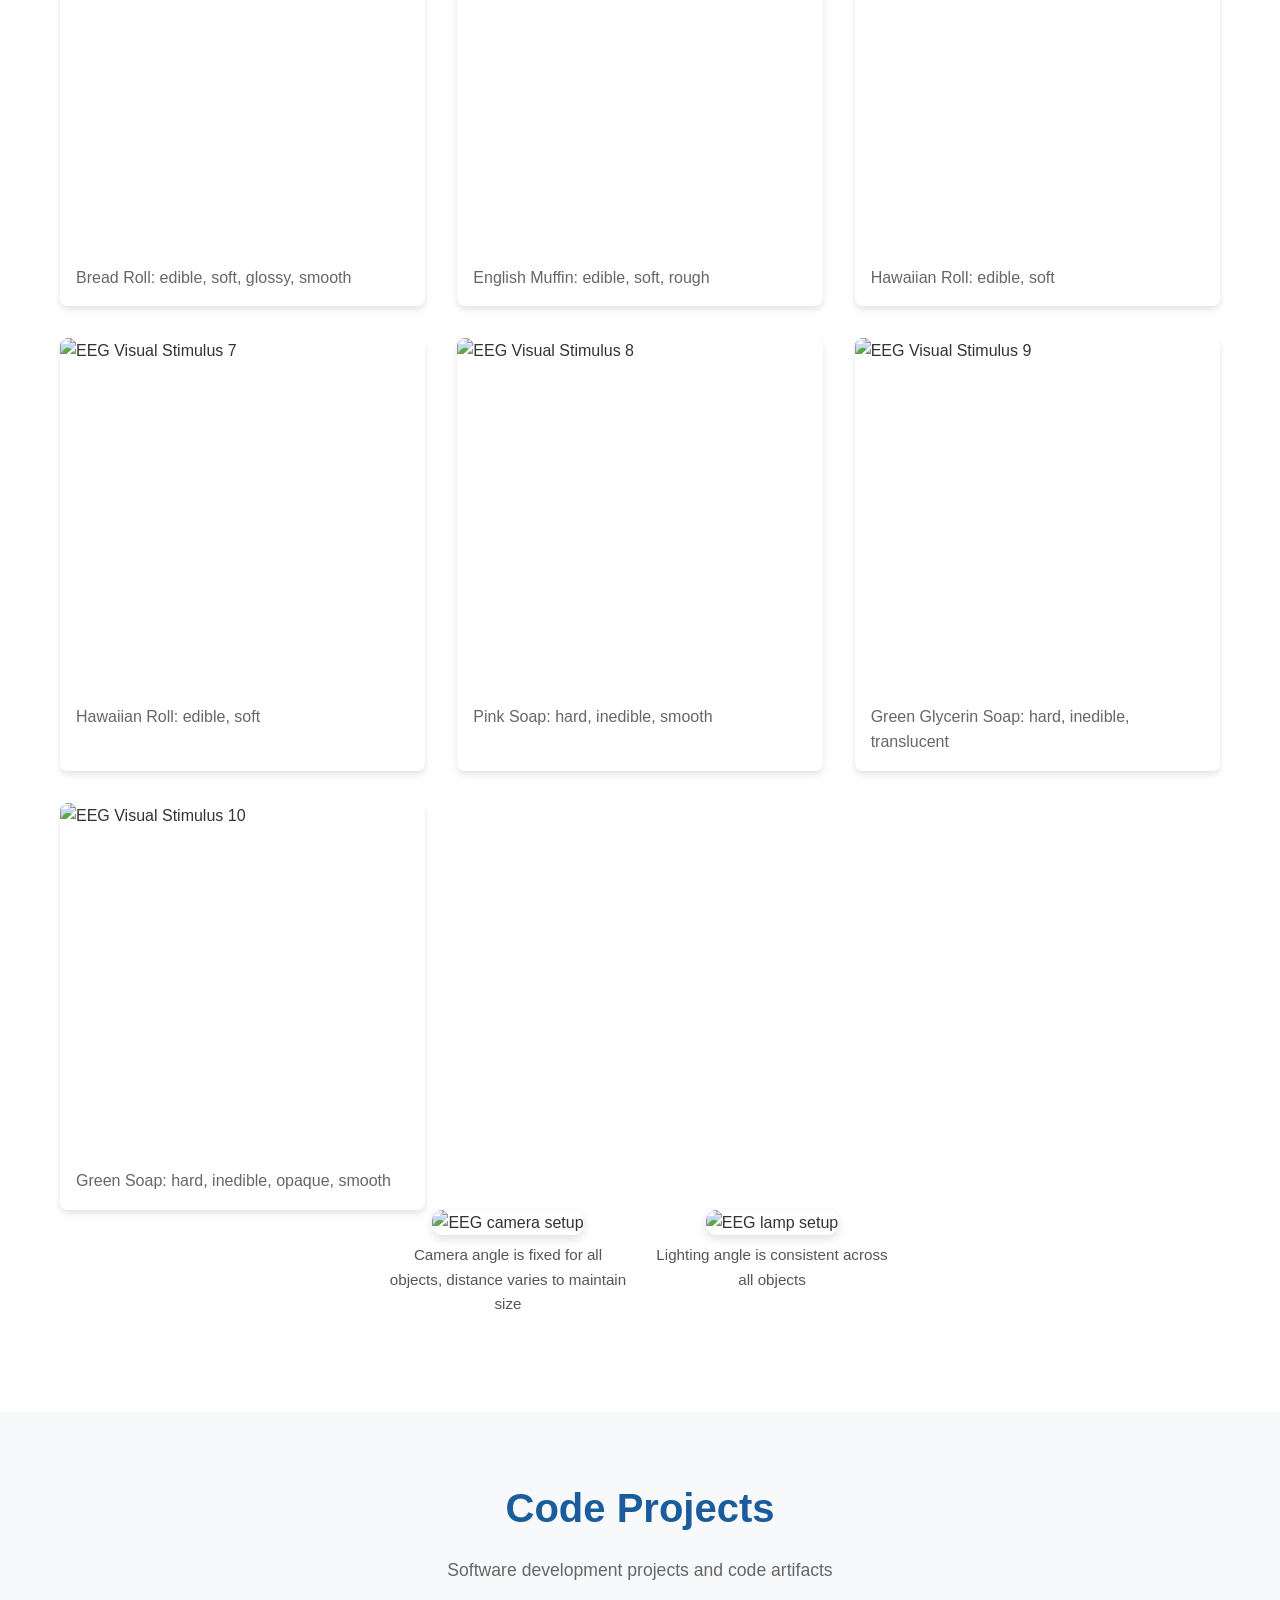
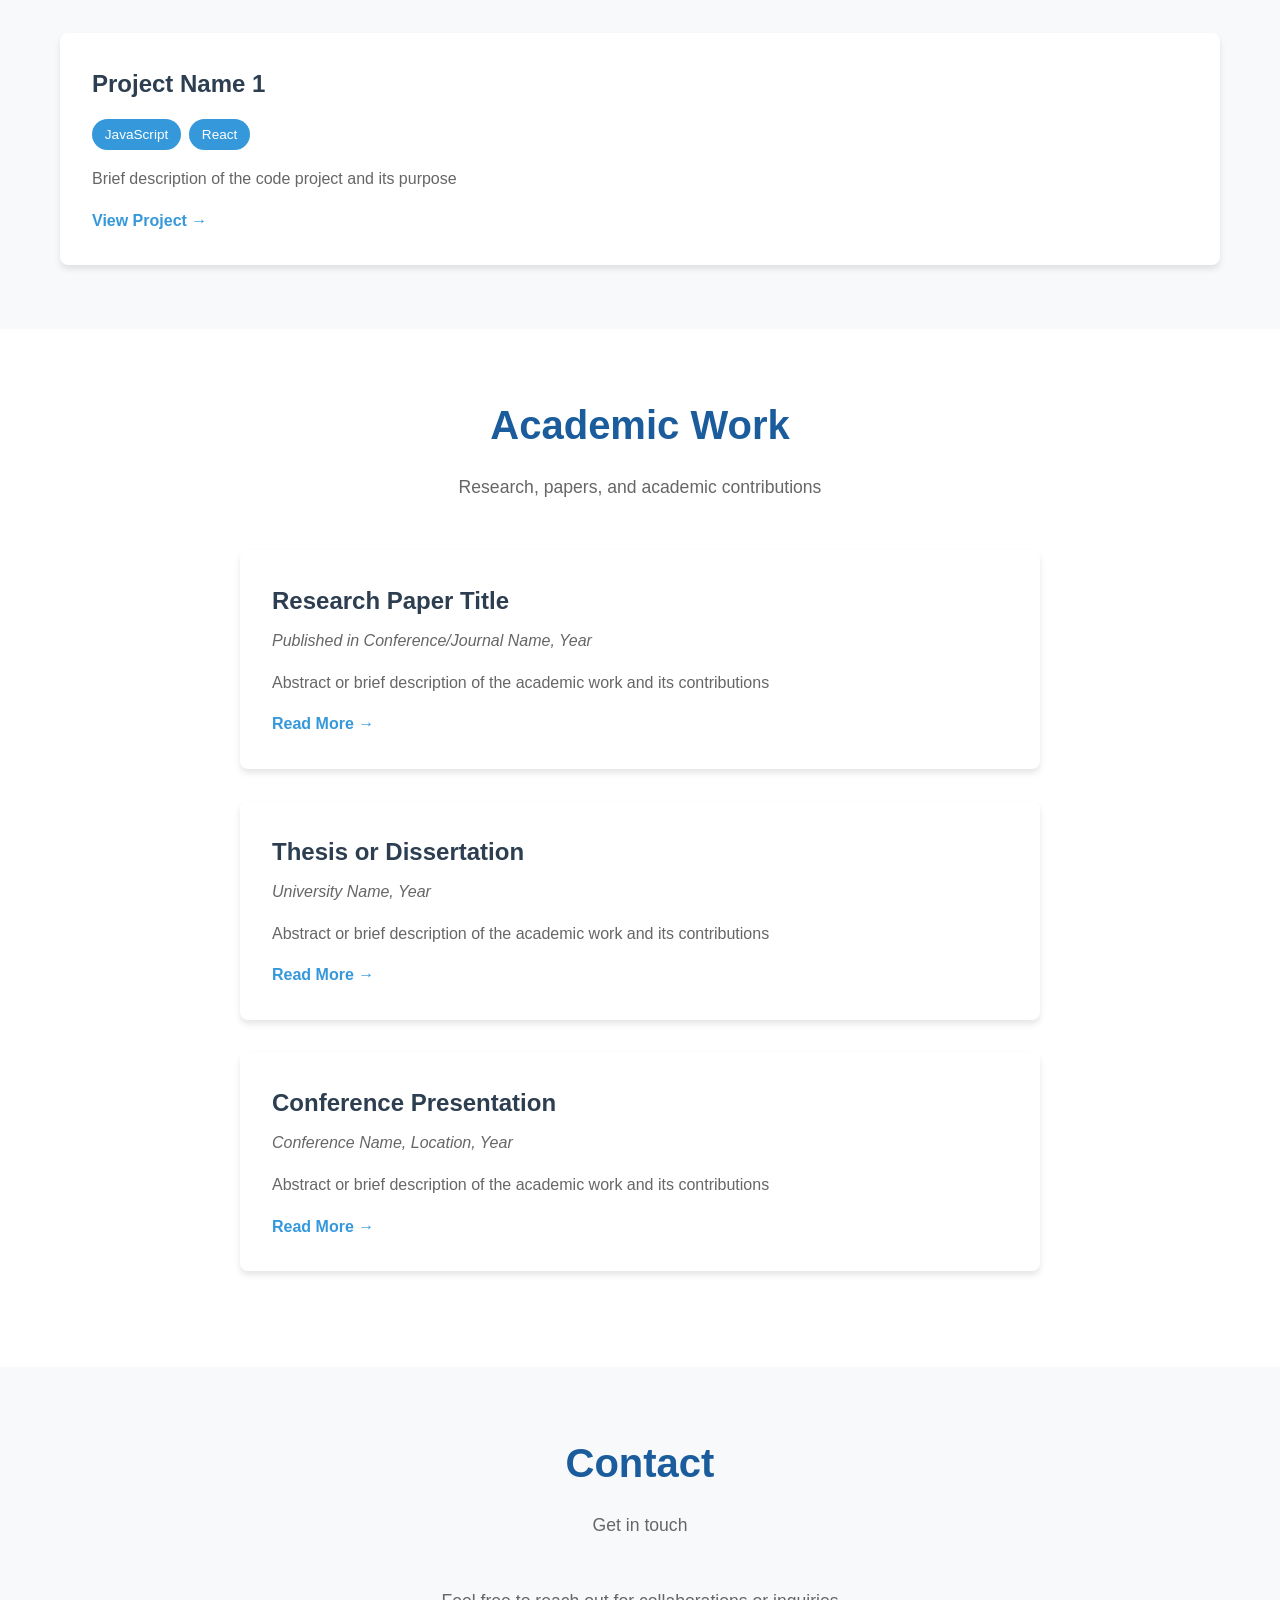
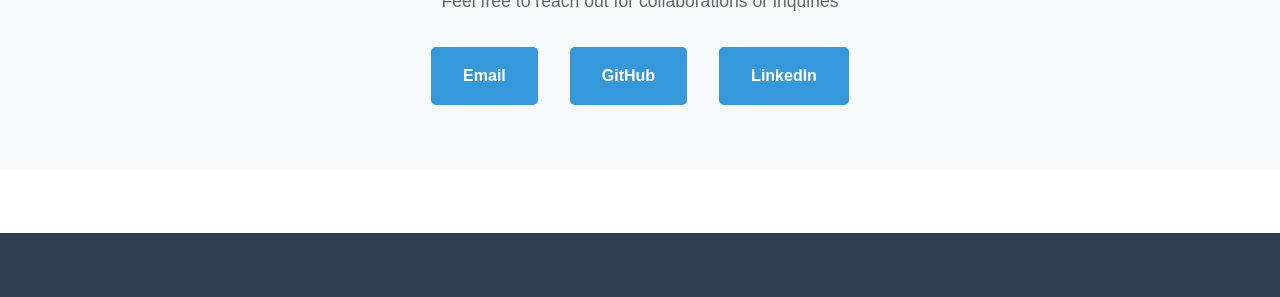
==== commit e82aa16e: "Add captions to  media cards" ====
--- a/index.html
+++ b/index.html
@@ -15,7 +15,6 @@
                 <li><a href="#visual">Visual Gallery</a></li>
                 <li><a href="#code">Code Projects</a></li>
                 <li><a href="#academic">Academic Work</a></li>
-                <li><a href="#contact">Contact</a></li>
             </ul>
         </nav>
     </header>
@@ -27,9 +26,33 @@
          <section id="camera-rig" class="section">
             <div class="container">
                 <h2>Camera Gantry Demo</h2>
-                <p class="section-description">Automated camera rig capturing 3D object images</p>
+                <p class="section-description">Spherical Gantry Camera Rig for Volumetric Capture</p>
                 <div class="demo-media">
                     <img src="images/rig/demo.gif" alt="Camera Gantry Demo">
+                </div>
+                <div class="rig-hero">
+                    <img src="images/rig/diagram_labeled.png" alt="Camera rig labeled diagram">
+                </div>
+                <div class="rig-hero">
+                    <img src="images/rig/redmouse.gif" alt="Camera rig RGB capture walkthrough">
+                </div>
+                <div class="rig-row">
+                    <div class="rig-card rig-tall">
+                        <img src="images/rig/prototype.gif" alt="Camera rig prototype animation">
+                        <p class="rig-caption">Prototype turntable</p>
+                    </div>
+                    <div class="rig-card">
+                        <img src="images/rig/laserpointer.jpg" alt="Laser pointer alignment">
+                        <p class="rig-caption">Alignment checking with laser</p>
+                    </div>
+                    <div class="rig-card">
+                        <img src="images/rig/magnetic_base.png" alt="Magnetic base detail">
+                        <p class="rig-caption">Magnetic rotary stage base</p>
+                    </div>
+                    <div class="rig-card">
+                        <img src="images/rig/car_top.png" alt="Top view of camera car">
+                        <p class="rig-caption">Magnetic object mount on seamless backdrop</p>
+                    </div>
                 </div>
             </div>
         </section>
@@ -79,6 +102,16 @@
                         <p>Green Soap: hard, inedible, opaque, smooth</p>
                     </div>
                 </div>
+                <div class="eeg-setup">
+                    <div class="eeg-setup-item">
+                        <img src="images/eeg/eeg_cam.jpg" alt="EEG camera setup">
+                        <p class="caption">Camera angle is fixed for all objects, distance varies to maintain size</p>
+                    </div>
+                    <div class="eeg-setup-item">
+                        <img src="images/eeg/eeg_lamp.jpg" alt="EEG lamp setup">
+                        <p class="caption">Lighting angle is consistent across all objects</p>
+                    </div>
+                </div>
             </div>
         </section>
 
@@ -93,33 +126,6 @@
                         <div class="tags">
                             <span class="tag">JavaScript</span>
                             <span class="tag">React</span>
-                        </div>
-                        <p>Brief description of the code project and its purpose</p>
-                        <a href="#" class="project-link">View Project →</a>
-                    </div>
-                    <div class="project-card">
-                        <h3>Project Name 2</h3>
-                        <div class="tags">
-                            <span class="tag">Python</span>
-                            <span class="tag">Data Science</span>
-                        </div>
-                        <p>Brief description of the code project and its purpose</p>
-                        <a href="#" class="project-link">View Project →</a>
-                    </div>
-                    <div class="project-card">
-                        <h3>Project Name 3</h3>
-                        <div class="tags">
-                            <span class="tag">Node.js</span>
-                            <span class="tag">API</span>
-                        </div>
-                        <p>Brief description of the code project and its purpose</p>
-                        <a href="#" class="project-link">View Project →</a>
-                    </div>
-                    <div class="project-card">
-                        <h3>Project Name 4</h3>
-                        <div class="tags">
-                            <span class="tag">Java</span>
-                            <span class="tag">Backend</span>
                         </div>
                         <p>Brief description of the code project and its purpose</p>
                         <a href="#" class="project-link">View Project →</a>
--- a/styles.css
+++ b/styles.css
@@ -131,6 +131,50 @@
     box-shadow: 0 8px 18px rgba(0,0,0,0.15);
 }
 
+.rig-hero {
+    margin-top: 1.5rem;
+}
+
+.rig-hero img {
+    width: 100%;
+    height: auto;
+    border-radius: 10px;
+    box-shadow: 0 8px 18px rgba(0,0,0,0.12);
+    object-fit: cover;
+}
+
+.rig-row {
+    display: grid;
+    grid-template-columns: repeat(auto-fit, minmax(220px, 1fr));
+    gap: 1.25rem;
+    margin-top: 1.75rem;
+}
+
+.rig-card {
+    background: white;
+    border-radius: 10px;
+    overflow: hidden;
+    box-shadow: 0 6px 14px rgba(0,0,0,0.1);
+}
+
+.rig-card img {
+    width: 100%;
+    height: 280px;
+    object-fit: cover;
+    display: block;
+}
+
+.rig-card.rig-tall img {
+    height: 360px;
+}
+
+.rig-caption {
+    padding: 0.75rem 1rem 1rem;
+    color: #444;
+    font-size: 0.98rem;
+    text-align: center;
+}
+
 .gallery-item {
     background: white;
     border-radius: 8px;
@@ -167,6 +211,33 @@
 .gallery-item p {
     padding: 0 1rem 1rem;
     color: #666;
+}
+
+.eeg-setup {
+    display: flex;
+    gap: 1.5rem;
+    justify-content: center;
+    flex-wrap: wrap;
+    margin-bottom: 2rem;
+}
+
+.eeg-setup-item {
+    max-width: 240px;
+    text-align: center;
+}
+
+.eeg-setup-item img {
+    width: 100%;
+    height: auto;
+    border-radius: 10px;
+    box-shadow: 0 4px 10px rgba(0,0,0,0.12);
+    object-fit: cover;
+}
+
+.eeg-setup-item .caption {
+    margin-top: 0.5rem;
+    color: #555;
+    font-size: 0.95rem;
 }
 
 /* Code Projects */
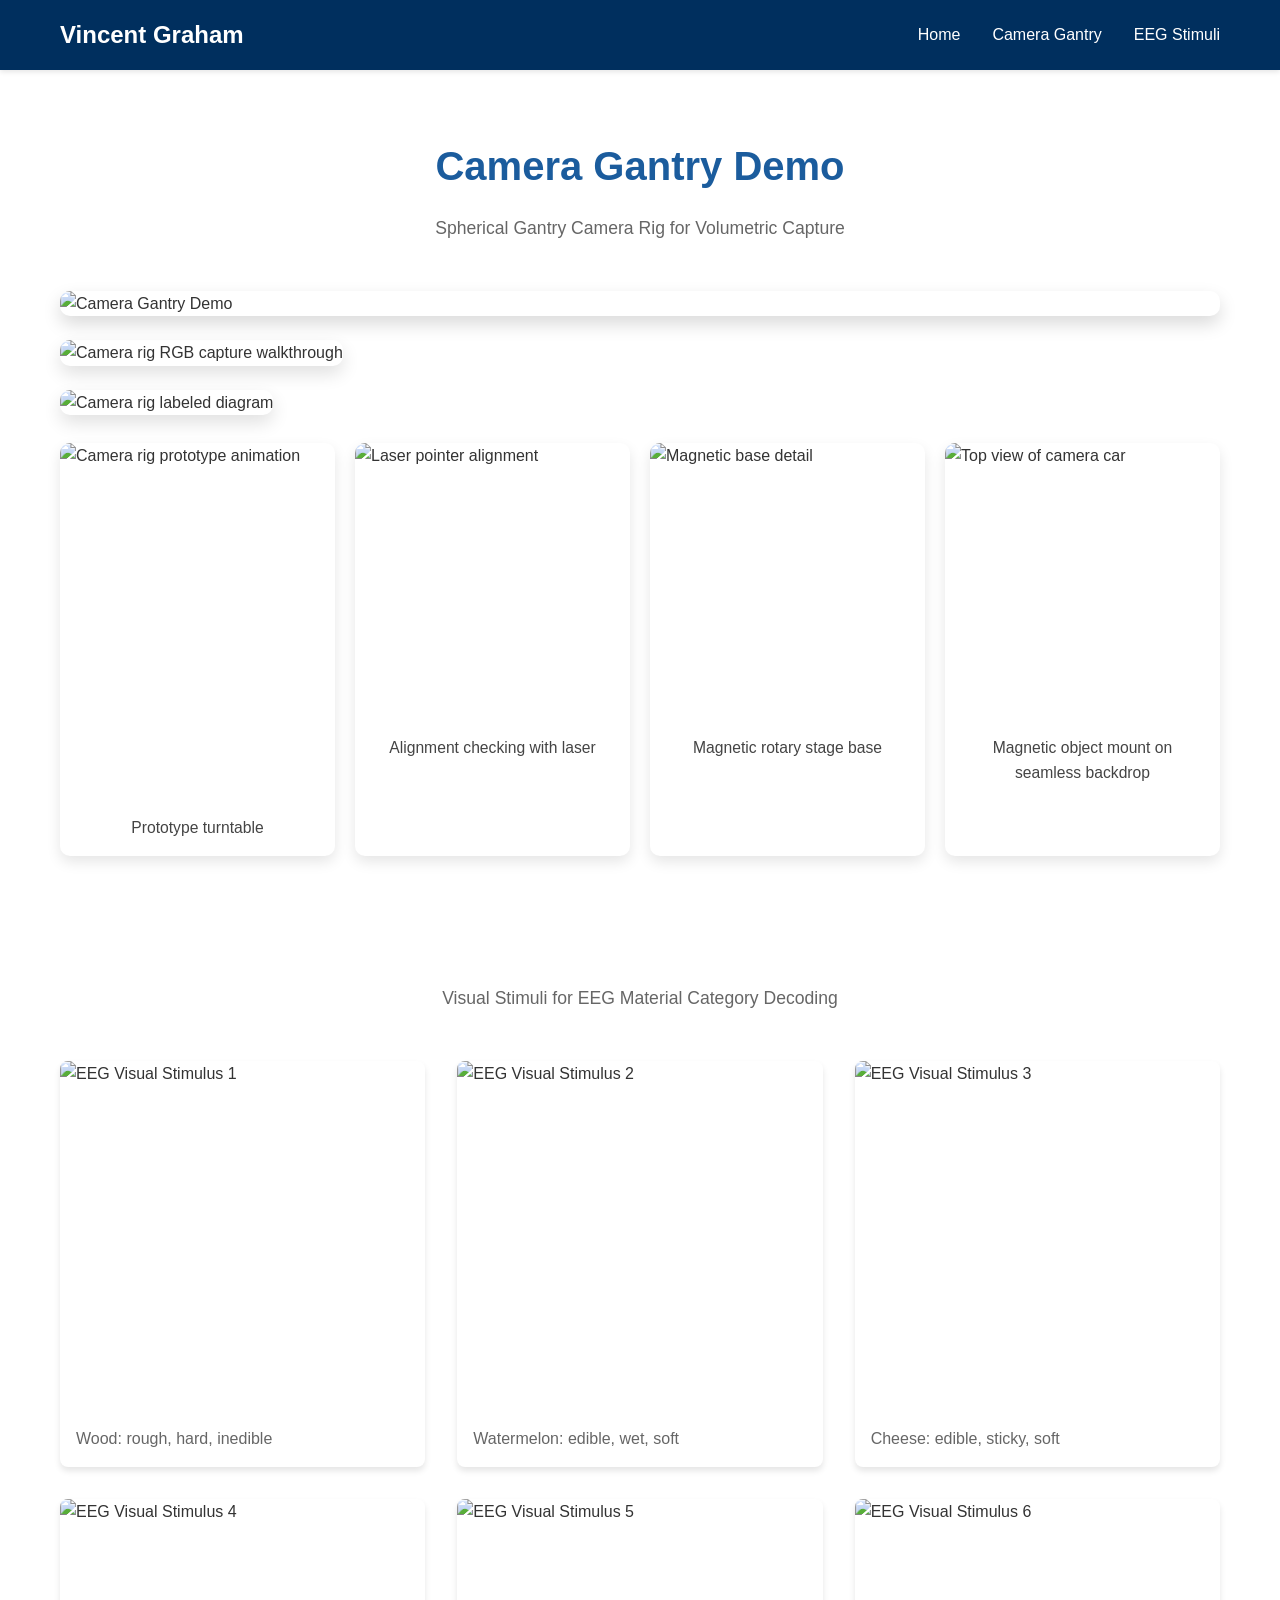
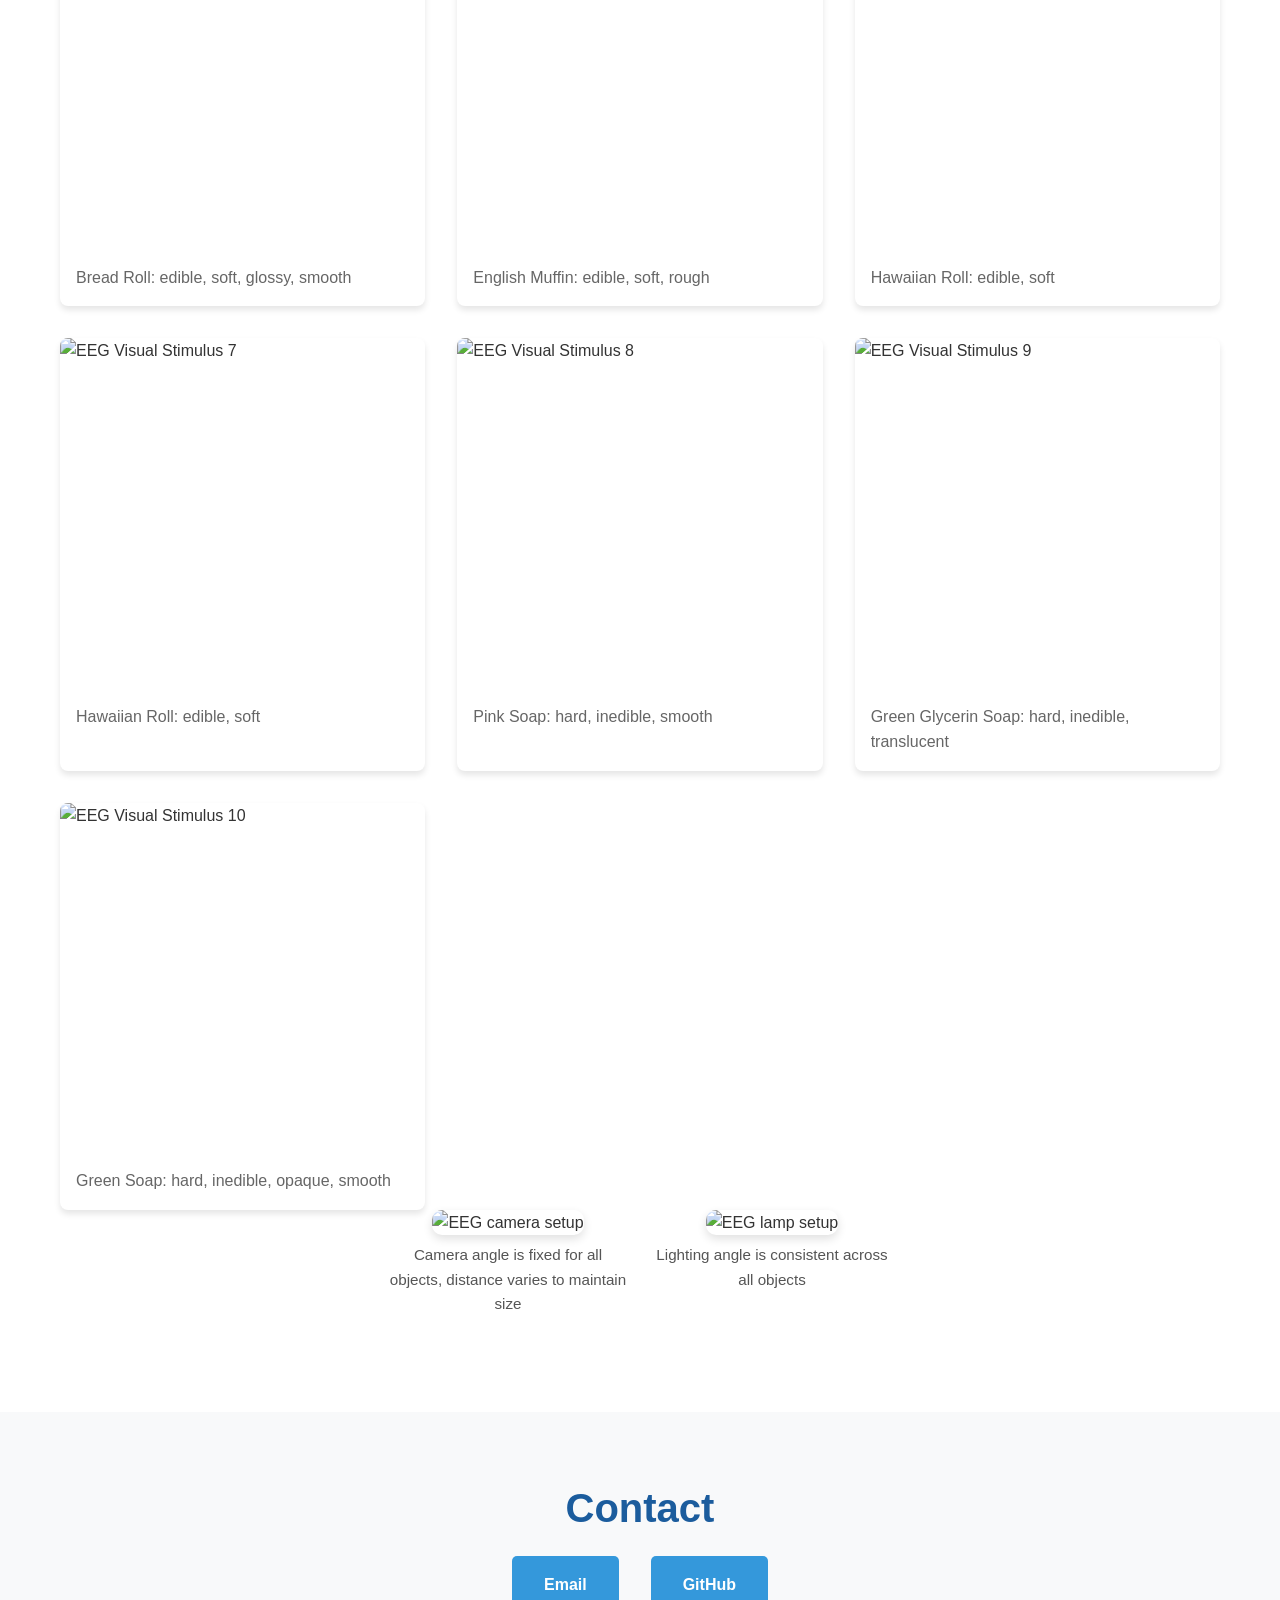
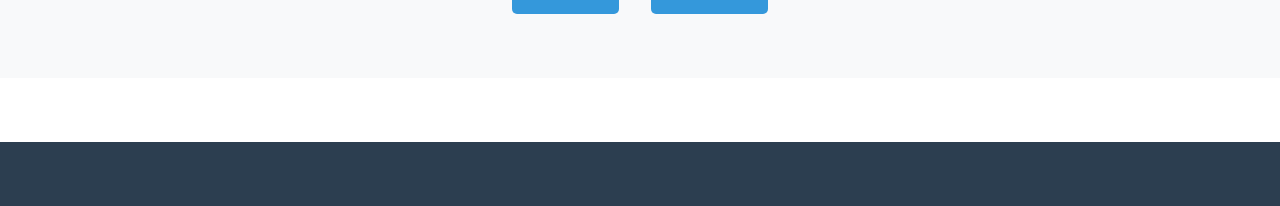
==== commit 3bb99dc7: "Change image orders" ====
--- a/index.html
+++ b/index.html
@@ -12,9 +12,8 @@
             <h1>Vincent Graham</h1>
             <ul class="nav-menu">
                 <li><a href="#home">Home</a></li>
-                <li><a href="#visual">Visual Gallery</a></li>
-                <li><a href="#code">Code Projects</a></li>
-                <li><a href="#academic">Academic Work</a></li>
+                <li><a href="#camera-rig">Camera Gantry</a></li>
+                <li><a href="#visual">EEG Stimuli</a></li>
             </ul>
         </nav>
     </header>
@@ -31,10 +30,10 @@
                     <img src="images/rig/demo.gif" alt="Camera Gantry Demo">
                 </div>
                 <div class="rig-hero">
-                    <img src="images/rig/diagram_labeled.png" alt="Camera rig labeled diagram">
+                    <img src="images/rig/redmouse.gif" alt="Camera rig RGB capture walkthrough">
                 </div>
                 <div class="rig-hero">
-                    <img src="images/rig/redmouse.gif" alt="Camera rig RGB capture walkthrough">
+                    <img src="images/rig/diagram_labeled.png" alt="Camera rig labeled diagram">
                 </div>
                 <div class="rig-row">
                     <div class="rig-card rig-tall">
@@ -115,64 +114,15 @@
             </div>
         </section>
 
-        <!-- Code Projects Section -->
-        <section id="code" class="section alt-bg">
-            <div class="container">
-                <h2>Code Projects</h2>
-                <p class="section-description">Software development projects and code artifacts</p>
-                <div class="projects">
-                    <div class="project-card">
-                        <h3>Project Name 1</h3>
-                        <div class="tags">
-                            <span class="tag">JavaScript</span>
-                            <span class="tag">React</span>
-                        </div>
-                        <p>Brief description of the code project and its purpose</p>
-                        <a href="#" class="project-link">View Project →</a>
-                    </div>
-                </div>
-            </div>
-        </section>
-
-        <!-- Academic Work Section -->
-        <section id="academic" class="section">
-            <div class="container">
-                <h2>Academic Work</h2>
-                <p class="section-description">Research, papers, and academic contributions</p>
-                <div class="academic-list">
-                    <div class="academic-item">
-                        <h3>Research Paper Title</h3>
-                        <p class="meta">Published in Conference/Journal Name, Year</p>
-                        <p>Abstract or brief description of the academic work and its contributions</p>
-                        <a href="#" class="academic-link">Read More →</a>
-                    </div>
-                    <div class="academic-item">
-                        <h3>Thesis or Dissertation</h3>
-                        <p class="meta">University Name, Year</p>
-                        <p>Abstract or brief description of the academic work and its contributions</p>
-                        <a href="#" class="academic-link">Read More →</a>
-                    </div>
-                    <div class="academic-item">
-                        <h3>Conference Presentation</h3>
-                        <p class="meta">Conference Name, Location, Year</p>
-                        <p>Abstract or brief description of the academic work and its contributions</p>
-                        <a href="#" class="academic-link">Read More →</a>
-                    </div>
-                </div>
-            </div>
-        </section>
 
         <!-- Contact Section -->
         <section id="contact" class="section alt-bg">
             <div class="container">
                 <h2>Contact</h2>
-                <p class="section-description">Get in touch</p>
                 <div class="contact-info">
-                    <p>Feel free to reach out for collaborations or inquiries</p>
                     <div class="contact-links">
-                        <a href="mailto:contact@example.com" class="contact-link">Email</a>
+                        <a href="mailto:vincentgrhm@gmail.com" class="contact-link">Email</a>
                         <a href="https://github.com/VincentGraham" class="contact-link">GitHub</a>
-                        <a href="https://linkedin.com/in/yourprofile" class="contact-link">LinkedIn</a>
                     </div>
                 </div>
             </div>
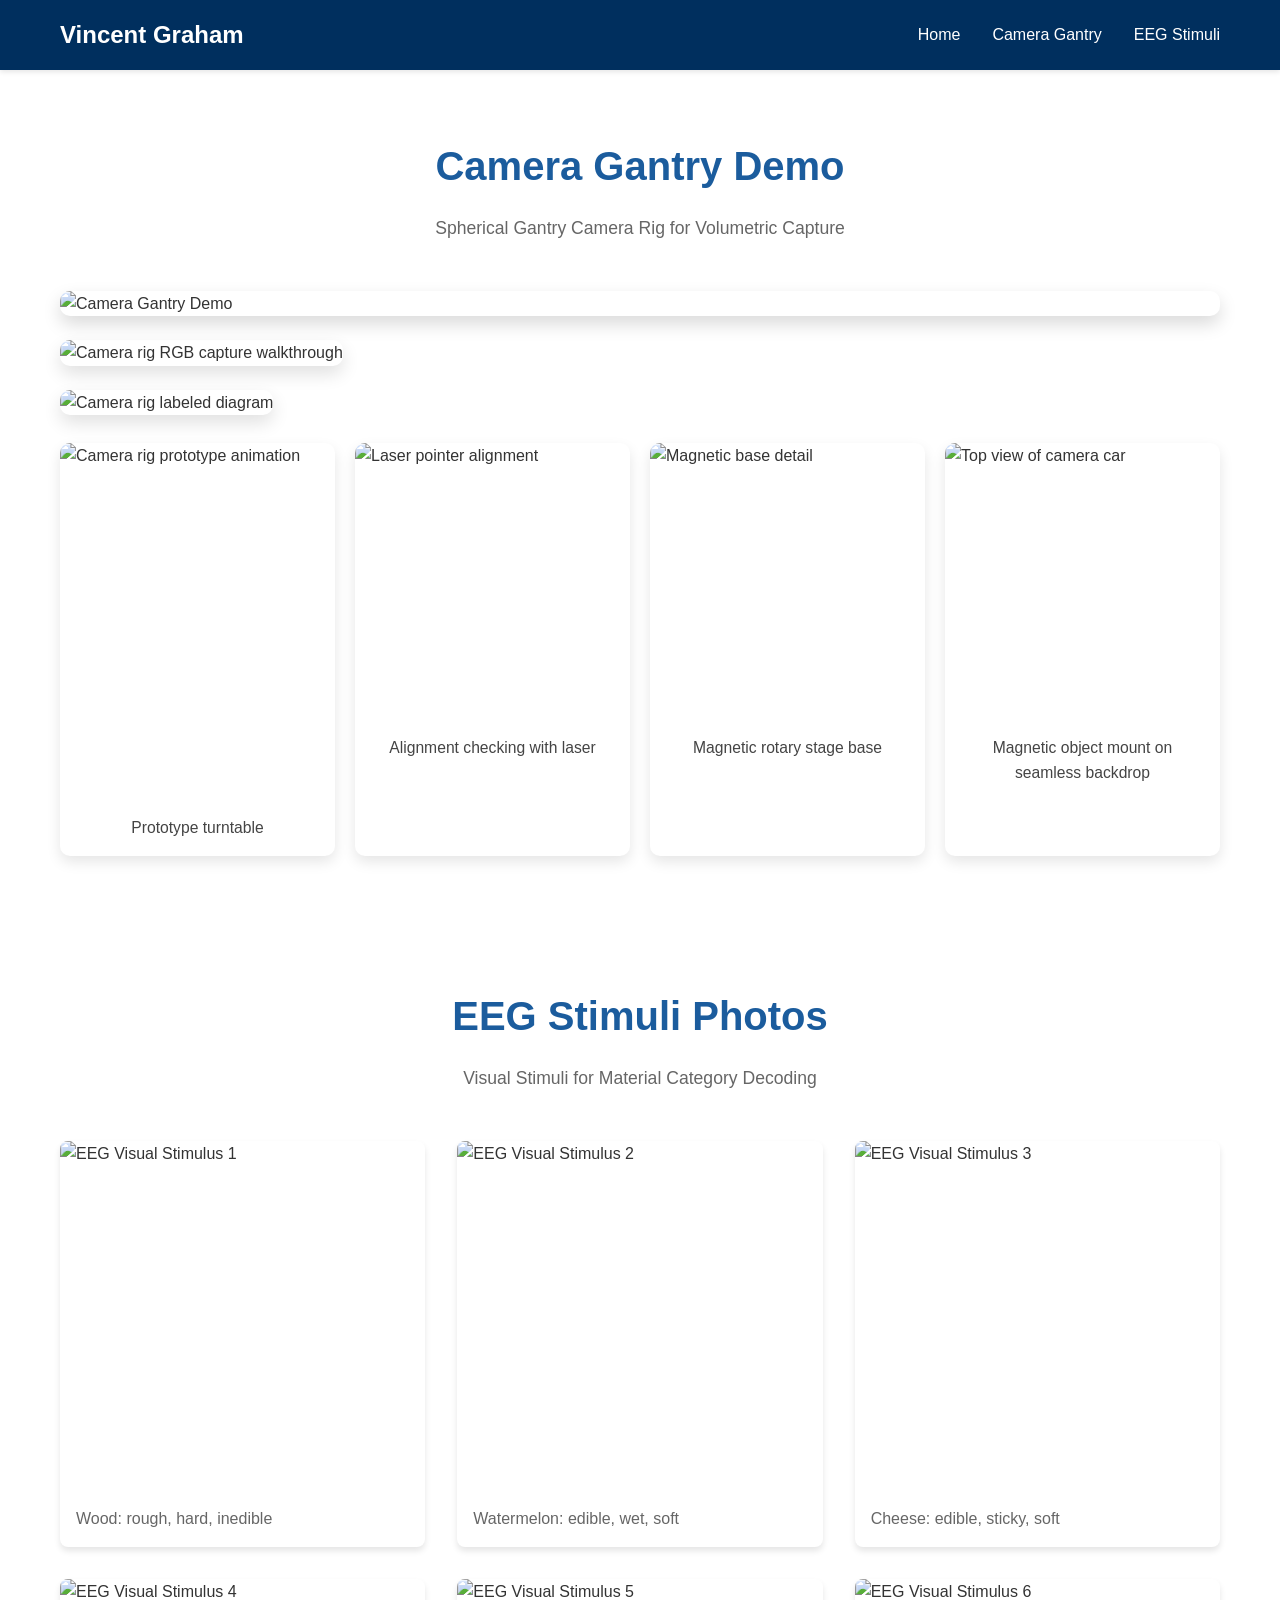
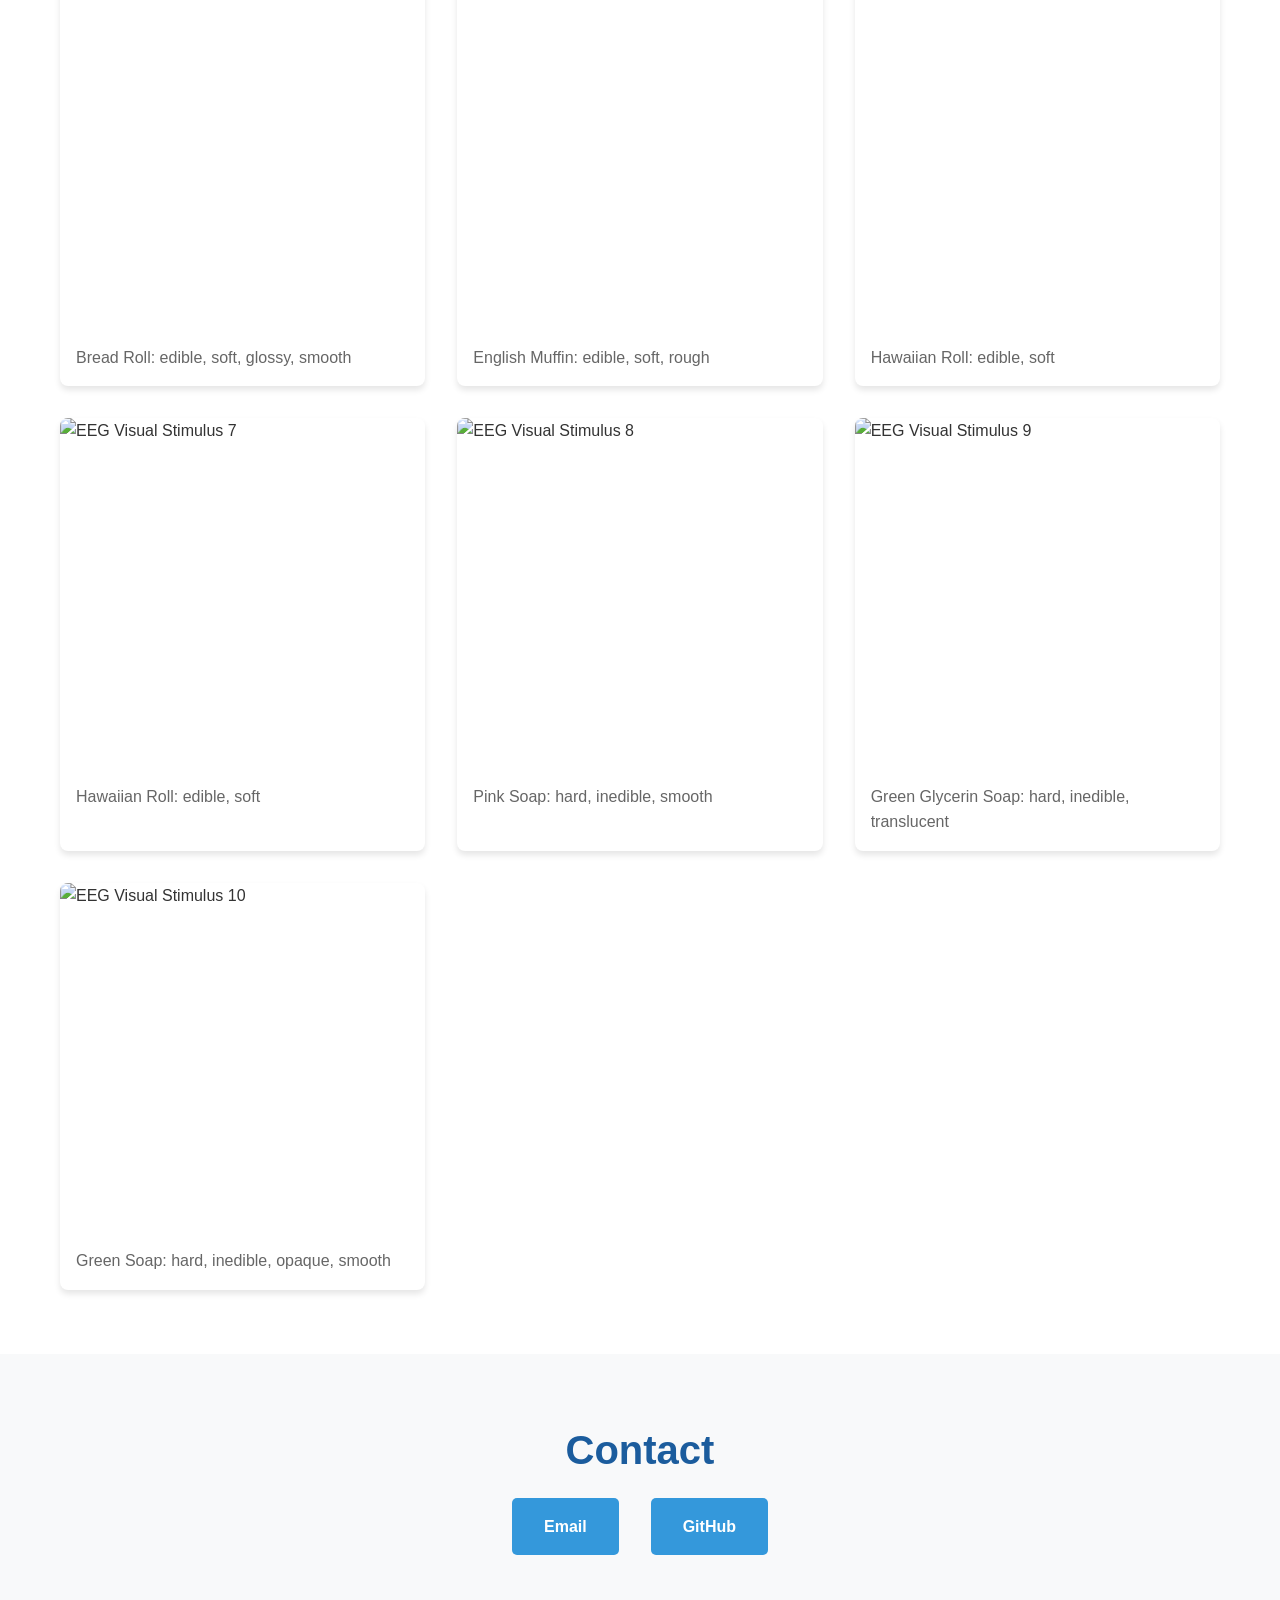
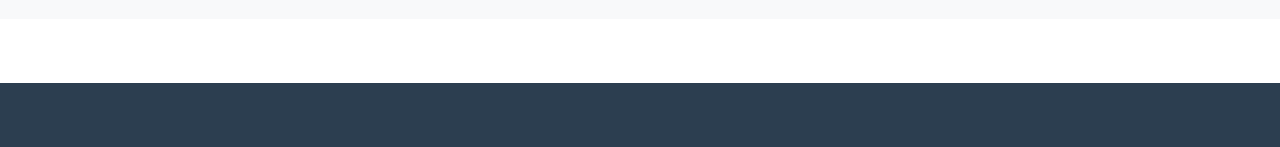
==== commit 85b78e00: "Change image rotation and space" ====
--- a/index.html
+++ b/index.html
@@ -58,7 +58,8 @@
         <!-- Visual Gallery Section -->
         <section id="visual" class="section">
             <div class="container">
-                <p class="section-description">Visual Stimuli for EEG Material Category Decoding</p>
+                <h2>EEG Stimuli Photos</h2>
+                <p class="section-description">Visual Stimuli for Material Category Decoding</p>
                 <div class="gallery">
                     <div class="gallery-item">
                         <img src="images/eeg/SDIM7271.JPG" alt="EEG Visual Stimulus 1">
@@ -101,7 +102,7 @@
                         <p>Green Soap: hard, inedible, opaque, smooth</p>
                     </div>
                 </div>
-                <div class="eeg-setup">
+                <!-- <div class="eeg-setup">
                     <div class="eeg-setup-item">
                         <img src="images/eeg/eeg_cam.jpg" alt="EEG camera setup">
                         <p class="caption">Camera angle is fixed for all objects, distance varies to maintain size</p>
@@ -110,7 +111,7 @@
                         <img src="images/eeg/eeg_lamp.jpg" alt="EEG lamp setup">
                         <p class="caption">Lighting angle is consistent across all objects</p>
                     </div>
-                </div>
+                </div> -->
             </div>
         </section>
 
